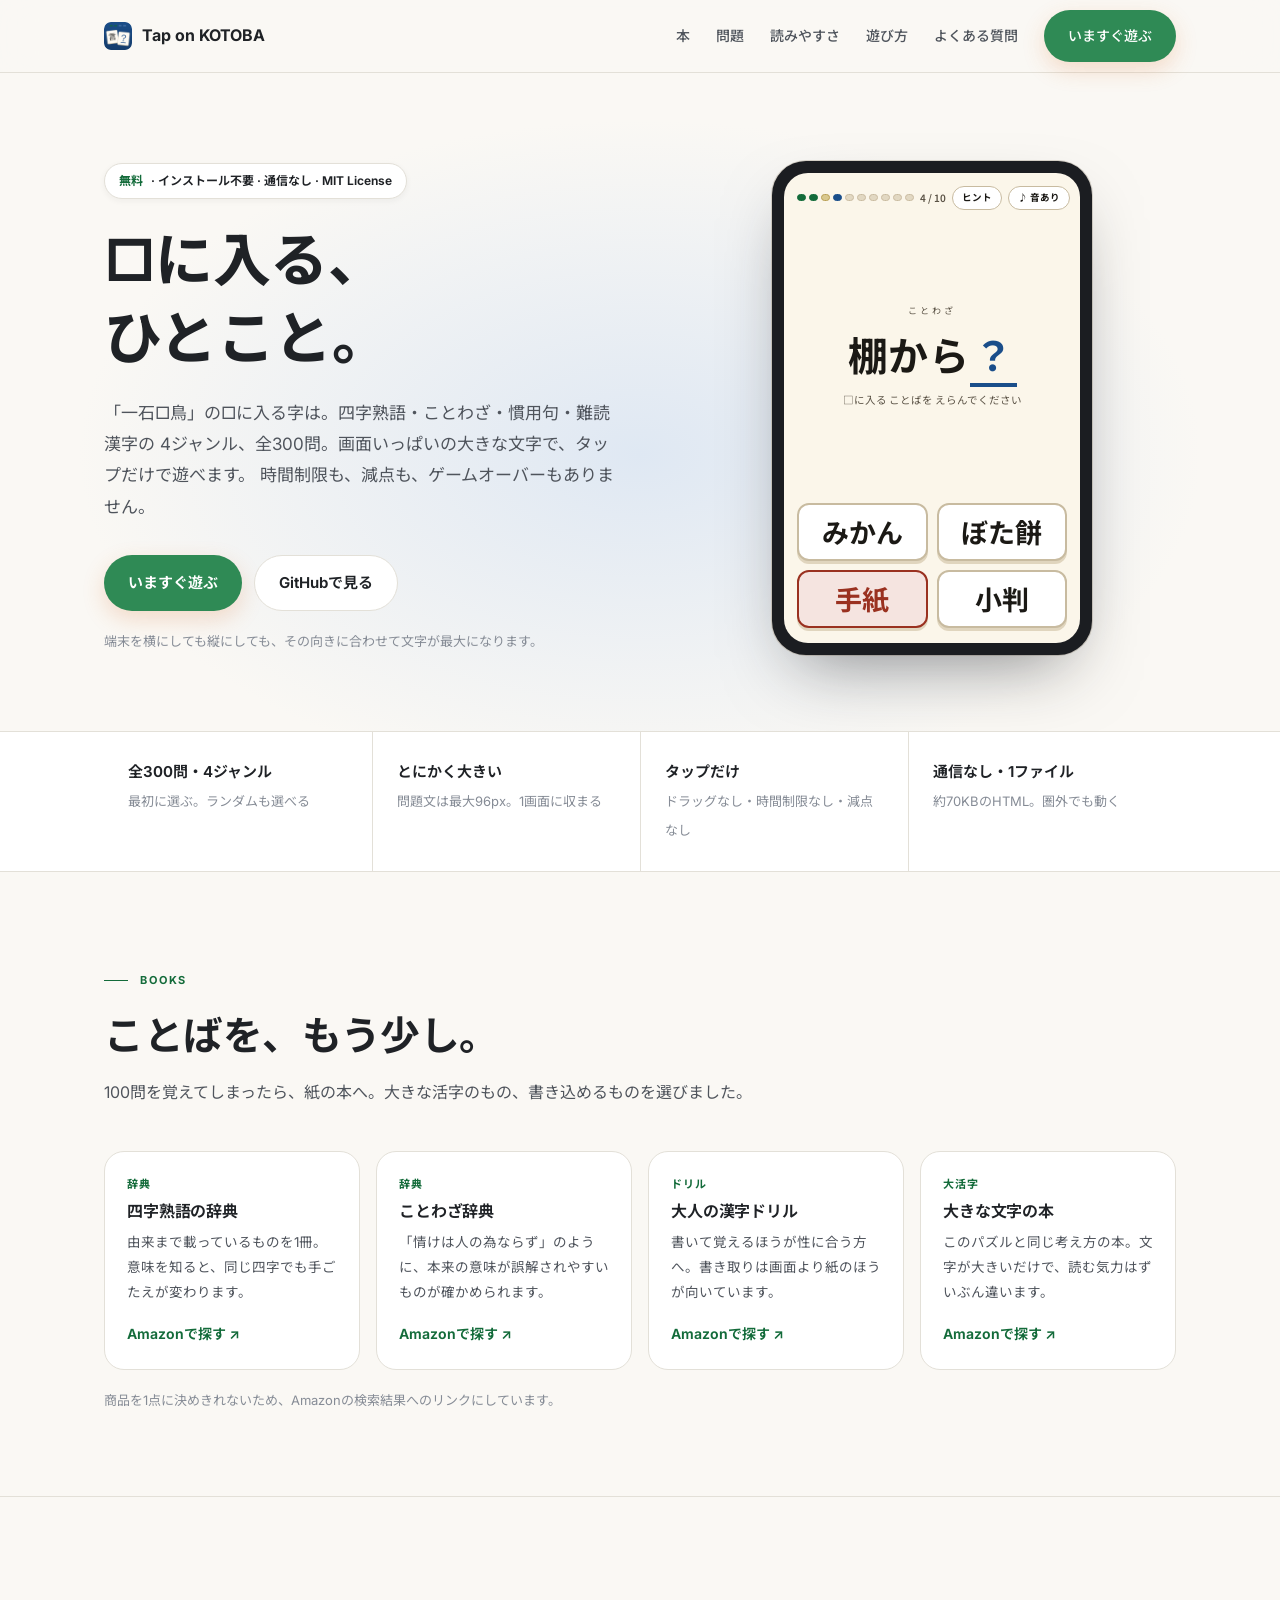
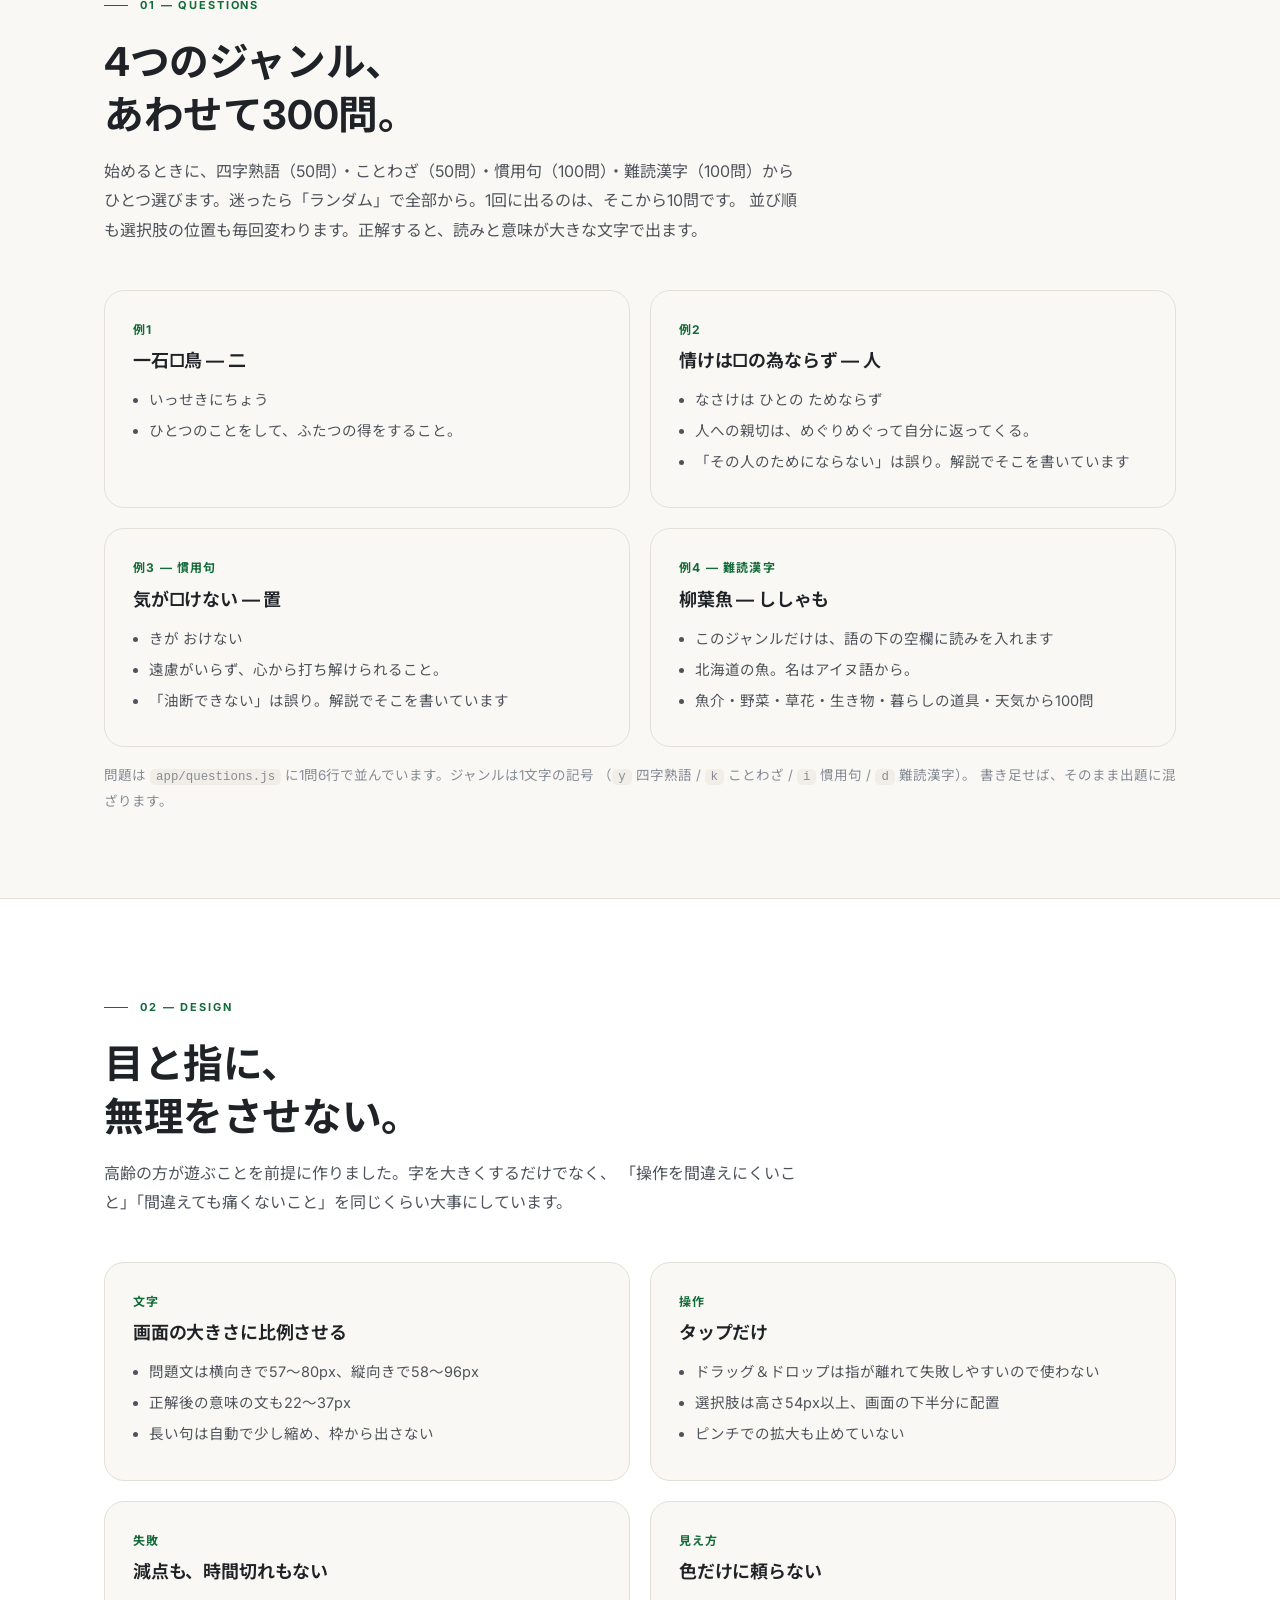
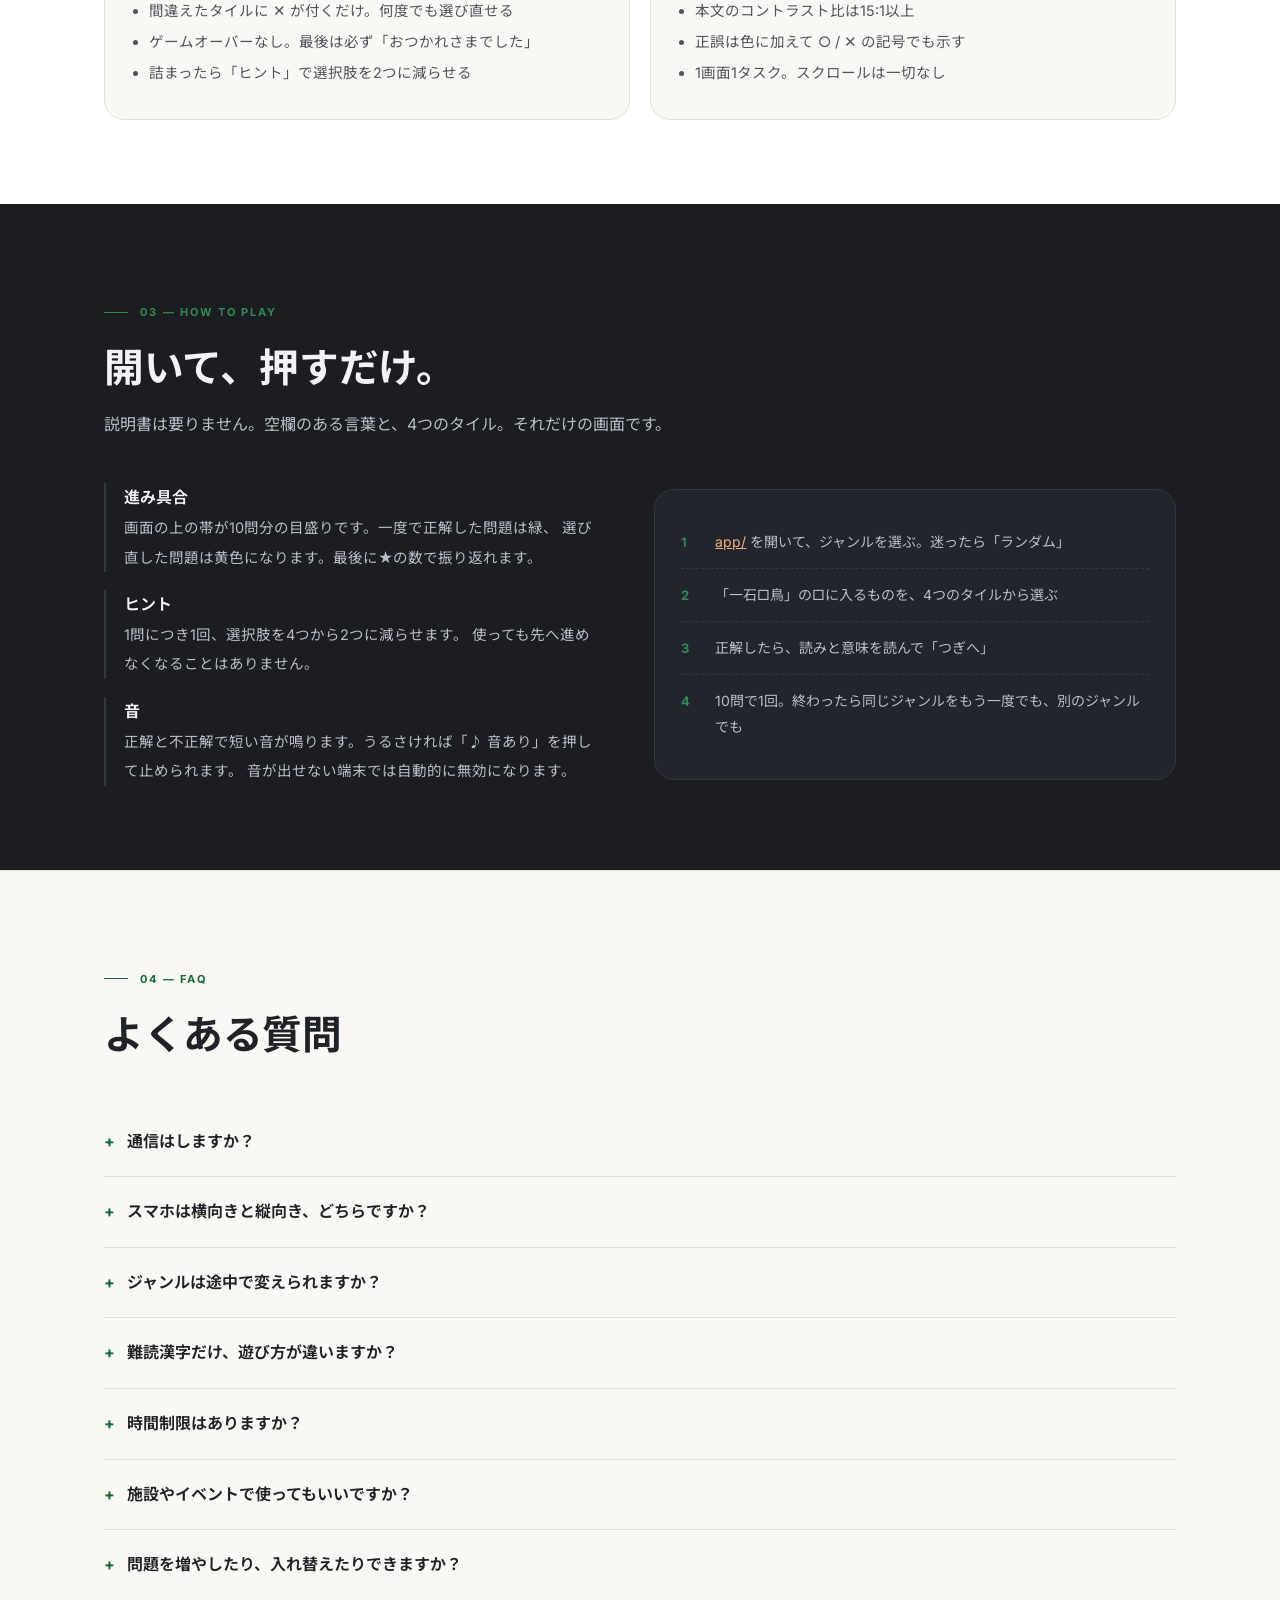
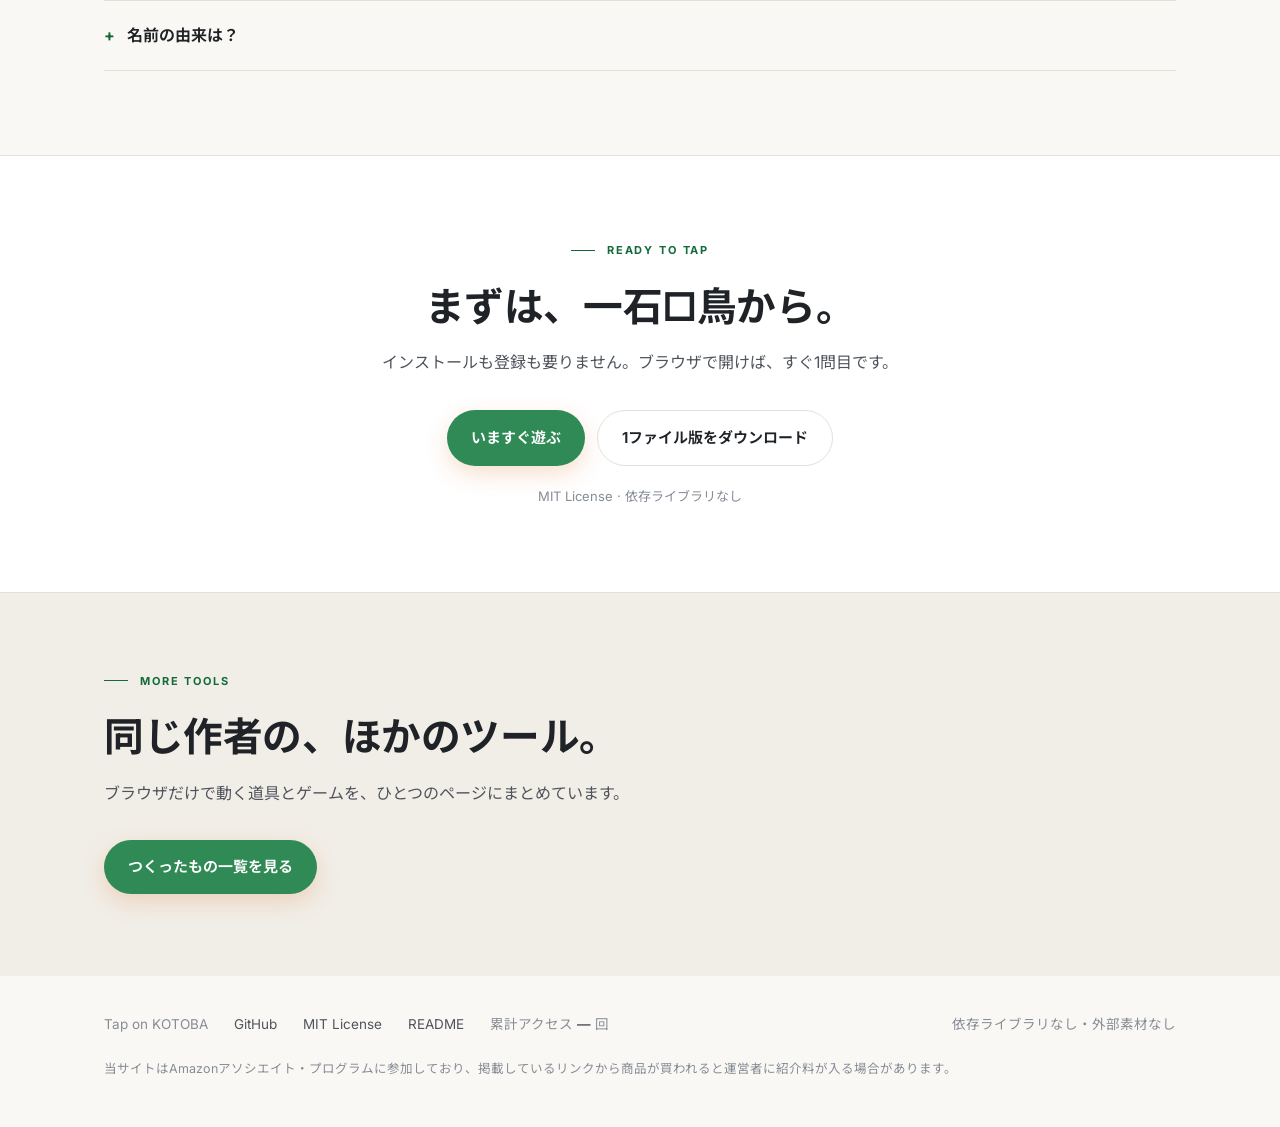
==== index.html @ 6a21d313 "Link to the portal instead of listing every sibling tool ツールを追加するたびに全ページの相互リンクを直す手間をなくすため、 「同じ作者の、ほか" ====
<!doctype html>
<html lang="ja">
<head>
<meta charset="utf-8">
<meta name="viewport" content="width=device-width,initial-scale=1">
<title>Tap on KOTOBA｜大きな文字で遊ぶ、四字熟語・ことわざの穴うめパズル</title>
<meta name="description" content="インストール不要・通信なし・1ファイルで動く、日本語のことばパズル。四字熟語・ことわざ・慣用句・難読漢字の4ジャンル、全300問。タップだけで遊べて、時間制限も減点もなし。横向き・縦向きのどちらでも、画面いっぱいの大きな文字で表示します。">
<meta property="og:title" content="Tap on KOTOBA">
<meta property="og:description" content="□に入る、ひとこと。大きな文字とタップだけで遊ぶ、ことばのパズル。四字熟語・ことわざ・慣用句・難読漢字の全300問、時間制限なし。">
<meta property="og:type" content="website">
<meta property="og:url" content="https://pikaring.github.io/tap-on-kotoba/">
<meta property="og:image" content="https://pikaring.github.io/tap-on-kotoba/assets/og.png">
<meta property="og:image:width" content="1200">
<meta property="og:image:height" content="630">
<meta name="twitter:card" content="summary_large_image">
<meta name="twitter:title" content="Tap on KOTOBA">
<meta name="twitter:description" content="□に入る、ひとこと。大きな文字とタップだけで遊ぶ、ことばのパズル。四字熟語・ことわざ・慣用句・難読漢字の全300問、時間制限なし。">
<meta name="twitter:image" content="https://pikaring.github.io/tap-on-kotoba/assets/og.png">
<link rel="icon" href="assets/favicon.ico">
<link rel="preconnect" href="https://fonts.googleapis.com">
<link rel="preconnect" href="https://fonts.gstatic.com" crossorigin>
<link href="https://fonts.googleapis.com/css2?family=Inter:wght@400;500;600;650;700;750&family=Noto+Sans+JP:wght@400;500;600;700&family=Noto+Serif+JP:wght@700&display=swap" rel="stylesheet">
<link rel="stylesheet" href="assets/site.css">
</head>
<body>

<header class="header">
  <div class="wrap header-inner">
    <a class="brand" href="#top"><img src="assets/icon.png" alt=""> Tap on KOTOBA</a>
    <nav class="nav">
      <a href="#books">本</a>
      <a href="#questions">問題</a>
      <a href="#design">読みやすさ</a>
      <a href="#how">遊び方</a>
      <a href="#faq">よくある質問</a>
      <a class="btn btn-main" href="app/">いますぐ遊ぶ</a>
    </nav>
  </div>
</header>

<main id="top">

  <section class="hero">
    <div class="wrap hero-grid">
      <div>
        <span class="pill"><b>無料</b> · インストール不要 · 通信なし · MIT License</span>
        <h1>□に入る、<br>ひとこと。</h1>
        <p class="lead">「一石□鳥」の□に入る字は。四字熟語・ことわざ・慣用句・難読漢字の
          4ジャンル、全300問。画面いっぱいの大きな文字で、タップだけで遊べます。
          時間制限も、減点も、ゲームオーバーもありません。</p>
        <div class="hero-actions">
          <a class="btn btn-main" href="app/">いますぐ遊ぶ</a>
          <a class="btn btn-sub" href="https://github.com/pikaring/tap-on-kotoba">GitHubで見る</a>
        </div>
        <p class="hero-note">端末を横にしても縦にしても、その向きに合わせて文字が最大になります。</p>
      </div>

      <!-- 実物の画面（app/index.html）の配色・構成に合わせたモック -->
      <div class="phone" aria-hidden="true">
        <div class="screen">
          <div class="mbar">
            <div class="mdots"><i class="done"></i><i class="done"></i><i class="miss"></i><i class="now"></i><i></i><i></i><i></i><i></i><i></i><i></i></div>
            <span class="mcount">4 / 10</span>
            <span>ヒント</span>
            <span>♪ 音あり</span>
          </div>
          <div class="mq">
            <p class="mlabel">ことわざ</p>
            <p class="mtext">棚から<span class="mblank">？</span></p>
            <p class="mhelp">□に入る ことばを えらんでください</p>
          </div>
          <div class="mchoices"><i>みかん</i><i>ぼた餅</i><i class="ng">手紙</i><i>小判</i></div>
        </div>
      </div>
    </div>
  </section>

  <div class="specs">
    <div class="wrap specs-grid">
      <div class="spec"><b>全300問・4ジャンル</b><span>最初に選ぶ。ランダムも選べる</span></div>
      <div class="spec"><b>とにかく大きい</b><span>問題文は最大96px。1画面に収まる</span></div>
      <div class="spec"><b>タップだけ</b><span>ドラッグなし・時間制限なし・減点なし</span></div>
      <div class="spec"><b>通信なし・1ファイル</b><span>約70KBのHTML。圏外でも動く</span></div>
    </div>
  </div>

  <section class="goods" id="books">
    <div class="wrap">
      <div class="sec-head">
        <p class="eyebrow">BOOKS</p>
        <h2>ことばを、もう少し。</h2>
        <p>100問を覚えてしまったら、紙の本へ。大きな活字のもの、書き込めるものを選びました。</p>
      </div>
      <div class="goods-grid">
        <div class="good">
          <p class="gcat">辞典</p>
          <h3>四字熟語の辞典</h3>
          <p>由来まで載っているものを1冊。意味を知ると、同じ四字でも手ごたえが変わります。</p>
          <a class="glink" href="https://www.amazon.co.jp/s?k=%E5%9B%9B%E5%AD%97%E7%86%9F%E8%AA%9E+%E8%BE%9E%E5%85%B8&tag=redcomet-22" target="_blank" rel="sponsored noopener">Amazonで探す ↗</a>
        </div>
        <div class="good">
          <p class="gcat">辞典</p>
          <h3>ことわざ辞典</h3>
          <p>「情けは人の為ならず」のように、本来の意味が誤解されやすいものが確かめられます。</p>
          <a class="glink" href="https://www.amazon.co.jp/s?k=%E3%81%93%E3%81%A8%E3%82%8F%E3%81%96+%E8%BE%9E%E5%85%B8&tag=redcomet-22" target="_blank" rel="sponsored noopener">Amazonで探す ↗</a>
        </div>
        <div class="good">
          <p class="gcat">ドリル</p>
          <h3>大人の漢字ドリル</h3>
          <p>書いて覚えるほうが性に合う方へ。書き取りは画面より紙のほうが向いています。</p>
          <a class="glink" href="https://www.amazon.co.jp/s?k=%E5%A4%A7%E4%BA%BA+%E6%BC%A2%E5%AD%97%E3%83%89%E3%83%AA%E3%83%AB&tag=redcomet-22" target="_blank" rel="sponsored noopener">Amazonで探す ↗</a>
        </div>
        <div class="good">
          <p class="gcat">大活字</p>
          <h3>大きな文字の本</h3>
          <p>このパズルと同じ考え方の本。文字が大きいだけで、読む気力はずいぶん違います。</p>
          <a class="glink" href="https://www.amazon.co.jp/s?k=%E5%A4%A7%E6%B4%BB%E5%AD%97%E6%9C%AC&tag=redcomet-22" target="_blank" rel="sponsored noopener">Amazonで探す ↗</a>
        </div>
      </div>
      <p class="goods-note">商品を1点に決めきれないため、Amazonの検索結果へのリンクにしています。</p>
    </div>
  </section>

  <section id="questions">
    <div class="wrap">
      <div class="sec-head">
        <p class="eyebrow">01 — QUESTIONS</p>
        <h2>4つのジャンル、<br>あわせて300問。</h2>
        <p>始めるときに、四字熟語（50問）・ことわざ（50問）・慣用句（100問）・難読漢字（100問）から
          ひとつ選びます。迷ったら「ランダム」で全部から。1回に出るのは、そこから10問です。
          並び順も選択肢の位置も毎回変わります。正解すると、読みと意味が大きな文字で出ます。</p>
      </div>

      <div class="cards">
        <div class="card">
          <p class="num">例1</p>
          <h3>一石□鳥 — 二</h3>
          <ul>
            <li>いっせきにちょう</li>
            <li>ひとつのことをして、ふたつの得をすること。</li>
          </ul>
        </div>
        <div class="card">
          <p class="num">例2</p>
          <h3>情けは□の為ならず — 人</h3>
          <ul>
            <li>なさけは ひとの ためならず</li>
            <li>人への親切は、めぐりめぐって自分に返ってくる。</li>
            <li>「その人のためにならない」は誤り。解説でそこを書いています</li>
          </ul>
        </div>
        <div class="card">
          <p class="num">例3 — 慣用句</p>
          <h3>気が□けない — 置</h3>
          <ul>
            <li>きが おけない</li>
            <li>遠慮がいらず、心から打ち解けられること。</li>
            <li>「油断できない」は誤り。解説でそこを書いています</li>
          </ul>
        </div>
        <div class="card">
          <p class="num">例4 — 難読漢字</p>
          <h3>柳葉魚 — ししゃも</h3>
          <ul>
            <li>このジャンルだけは、語の下の空欄に読みを入れます</li>
            <li>北海道の魚。名はアイヌ語から。</li>
            <li>魚介・野菜・草花・生き物・暮らしの道具・天気から100問</li>
          </ul>
        </div>
      </div>
      <p class="note">問題は <code>app/questions.js</code> に1問6行で並んでいます。ジャンルは1文字の記号
        （<code>y</code> 四字熟語 / <code>k</code> ことわざ / <code>i</code> 慣用句 / <code>d</code> 難読漢字）。
        書き足せば、そのまま出題に混ざります。</p>
    </div>
  </section>

  <section class="alt" id="design">
    <div class="wrap">
      <div class="sec-head">
        <p class="eyebrow">02 — DESIGN</p>
        <h2>目と指に、<br>無理をさせない。</h2>
        <p>高齢の方が遊ぶことを前提に作りました。字を大きくするだけでなく、
          「操作を間違えにくいこと」「間違えても痛くないこと」を同じくらい大事にしています。</p>
      </div>

      <div class="cards">
        <div class="card">
          <p class="num">文字</p>
          <h3>画面の大きさに比例させる</h3>
          <ul>
            <li>問題文は横向きで57〜80px、縦向きで58〜96px</li>
            <li>正解後の意味の文も22〜37px</li>
            <li>長い句は自動で少し縮め、枠から出さない</li>
          </ul>
        </div>
        <div class="card">
          <p class="num">操作</p>
          <h3>タップだけ</h3>
          <ul>
            <li>ドラッグ＆ドロップは指が離れて失敗しやすいので使わない</li>
            <li>選択肢は高さ54px以上、画面の下半分に配置</li>
            <li>ピンチでの拡大も止めていない</li>
          </ul>
        </div>
        <div class="card">
          <p class="num">失敗</p>
          <h3>減点も、時間切れもない</h3>
          <ul>
            <li>間違えたタイルに ✕ が付くだけ。何度でも選び直せる</li>
            <li>ゲームオーバーなし。最後は必ず「おつかれさまでした」</li>
            <li>詰まったら「ヒント」で選択肢を2つに減らせる</li>
          </ul>
        </div>
        <div class="card">
          <p class="num">見え方</p>
          <h3>色だけに頼らない</h3>
          <ul>
            <li>本文のコントラスト比は15:1以上</li>
            <li>正誤は色に加えて ○ / ✕ の記号でも示す</li>
            <li>1画面1タスク。スクロールは一切なし</li>
          </ul>
        </div>
      </div>
    </div>
  </section>

  <section class="night" id="how">
    <div class="wrap">
      <div class="sec-head">
        <p class="eyebrow">03 — HOW TO PLAY</p>
        <h2>開いて、押すだけ。</h2>
        <p>説明書は要りません。空欄のある言葉と、4つのタイル。それだけの画面です。</p>
      </div>

      <div class="night-grid">
        <div class="night-list">
          <div class="night-item">
            <b>進み具合</b>
            <span>画面の上の帯が10問分の目盛りです。一度で正解した問題は緑、
              選び直した問題は黄色になります。最後に★の数で振り返れます。</span>
          </div>
          <div class="night-item">
            <b>ヒント</b>
            <span>1問につき1回、選択肢を4つから2つに減らせます。
              使っても先へ進めなくなることはありません。</span>
          </div>
          <div class="night-item">
            <b>音</b>
            <span>正解と不正解で短い音が鳴ります。うるさければ「♪ 音あり」を押して止められます。
              音が出せない端末では自動的に無効になります。</span>
          </div>
        </div>

        <div class="steps-box">
          <div class="flow-step"><em>1</em><span><a href="app/">app/</a> を開いて、ジャンルを選ぶ。迷ったら「ランダム」</span></div>
          <div class="flow-step"><em>2</em><span>「一石□鳥」の□に入るものを、4つのタイルから選ぶ</span></div>
          <div class="flow-step"><em>3</em><span>正解したら、読みと意味を読んで「つぎへ」</span></div>
          <div class="flow-step"><em>4</em><span>10問で1回。終わったら同じジャンルをもう一度でも、別のジャンルでも</span></div>
        </div>
      </div>
    </div>
  </section>

  <section class="faq" id="faq">
    <div class="wrap">
      <div class="sec-head">
        <p class="eyebrow">04 — FAQ</p>
        <h2>よくある質問</h2>
      </div>

      <details>
        <summary>通信はしますか？</summary>
        <p>しません。読み込むのはHTMLとJavaScriptだけで、遊んでいる間に外部と通信する処理はありません。
          成績もどこにも送らず、端末にも保存しません。<code>app/standalone.html</code> を1つ保存しておけば、圏外でも遊べます。</p>
      </details>
      <details>
        <summary>スマホは横向きと縦向き、どちらですか？</summary>
        <p>どちらでも遊べます。横向きなら問題文を1行に収めて選択肢を横一列に、
          縦向きなら問題文を折り返して大きくし、選択肢を2×2に並べ替えます。回すだけで切り替わります。</p>
      </details>
      <details>
        <summary>ジャンルは途中で変えられますか？</summary>
        <p>10問終わったあとの画面に「ジャンルを えらぶ」があります。そこから選び直してください。
          遊んでいる途中で変える方法は、画面を簡単に保つためにあえて設けていません。</p>
      </details>
      <details>
        <summary>難読漢字だけ、遊び方が違いますか？</summary>
        <p>穴うめではなく、語の下の空欄に入る<b>読みかた</b>を4つから選びます。
          画面の作りと操作は、ほかのジャンルとまったく同じです。</p>
      </details>
      <details>
        <summary>時間制限はありますか？</summary>
        <p>ありません。考えている間に画面が変わることも、急かされることもありません。
          間違えても減点はなく、正解するまで何度でも選び直せます。</p>
      </details>
      <details>
        <summary>施設やイベントで使ってもいいですか？</summary>
        <p>どうぞ。MIT Licenseなので、公民館やデイサービス、学校などで自由に使えます。
          プロジェクターに映して、みんなで考える使い方もできます（文字は画面の大きさに比例して大きくなります）。</p>
      </details>
      <details>
        <summary>問題を増やしたり、入れ替えたりできますか？</summary>
        <p>できます。<code>app/questions.js</code> に、ジャンル記号・問題文・正解・選択肢4つ・読み・意味を
          1問6行で並べてあるだけです。郷土の言い回しを足す、ジャンルを増やす、といった使い方も想定しています。</p>
      </details>
      <details>
        <summary>名前の由来は？</summary>
        <p>タップ（tap）するだけで遊べる、ことば（KOTOBA）のパズルだからです。
          アイコンは選択肢のタイルと、空欄の「？」です。</p>
      </details>
    </div>
  </section>

  <section class="cta">
    <div class="wrap">
      <p class="eyebrow" style="justify-content:center">READY TO TAP</p>
      <h2>まずは、一石□鳥から。</h2>
      <p style="margin-top:14px">インストールも登録も要りません。ブラウザで開けば、すぐ1問目です。</p>
      <div class="hero-actions">
        <a class="btn btn-main" href="app/">いますぐ遊ぶ</a>
        <a class="btn btn-sub" href="app/standalone.html" download="tap-on-kotoba.html">1ファイル版をダウンロード</a>
      </div>
      <p class="hero-note">MIT License · 依存ライブラリなし</p>
    </div>
  </section>

  <section class="family" id="family">
    <div class="wrap">
      <div class="sec-head">
        <p class="eyebrow">MORE TOOLS</p>
        <h2>同じ作者の、ほかのツール。</h2>
        <p>ブラウザだけで動く道具とゲームを、ひとつのページにまとめています。</p>
      </div>
      <div class="hero-actions">
        <a class="btn btn-main" href="https://pikaring.github.io/portal/">つくったもの一覧を見る</a>
      </div>
    </div>
  </section>

</main>

<footer class="footer">
  <div class="wrap footer-inner">
    <span>Tap on KOTOBA</span>
    <a href="https://github.com/pikaring/tap-on-kotoba">GitHub</a>
    <a href="https://github.com/pikaring/tap-on-kotoba/blob/main/LICENSE">MIT License</a>
    <a href="https://github.com/pikaring/tap-on-kotoba/blob/main/README.md">README</a>
    <span class="counter">累計アクセス <b id="counter-value">―</b> 回</span>
    <span class="sep">依存ライブラリなし・外部素材なし</span>
    <span class="disclosure">当サイトはAmazonアソシエイト・プログラムに参加しており、掲載しているリンクから商品が買われると運営者に紹介料が入る場合があります。</span>
  </div>
</footer>

<script>
// アクセスカウンター（庁内Webと同じGAS。page名でサイトごとに別カウント）
(function () {
  var el = document.getElementById('counter-value');
  if (!el) return;
  var page = location.pathname.replace(/index\.html$/, '');
  fetch('https://script.google.com/macros/s/AKfycbxkQLZXNAFXkT7zhIO0TmMDGU3A0TQ234Lf-yhw5J7lvFAjCi3KLNLRd_LKd_xlOxPd/exec?page=' + encodeURIComponent(page))
    .then(function (r) { return r.json(); })
    .then(function (d) { el.textContent = Number(d.count).toLocaleString('ja-JP'); })
    .catch(function () { el.textContent = '―'; });
})();
</script>
</body>
</html>
---- assets/site.css ----
/* Tap on KOTOBA 紹介ページ
   ことばの穴うめ：生成りの紙、墨の黒、空欄の青、正解の緑。
   純白と純黒を使わないことで、落ち着いた見え方にする。
   ヒーローの画面モックだけは実物と同じ配色。 */

:root {
  --ember: #2f8a55;
  --ember-dark: #136b3a;
  --ink: #1f2226;
  --body: #4f545c;
  --muted: #868c96;
  --silver: #aab0bb;
  --paper: #faf8f4;
  --cream: #f1eee7;
  --line: #e3e0d8;
  --night: #1b1d21;
  --night-line: #33373e;
  --white: #fff;
  --blank: #1a4e8a;
  --blank-dark: #16406f;
  --radius: 20px;
  --wrap: 1120px;
}

* { box-sizing: border-box; }
html { scroll-behavior: smooth; scroll-padding-top: 92px; }

body {
  margin: 0;
  background: var(--paper);
  color: var(--body);
  font-family: Inter, "Noto Sans JP", "Yu Gothic", Meiryo, sans-serif;
  font-size: 16px;
  line-height: 1.85;
  -webkit-font-smoothing: antialiased;
}

img { max-width: 100%; display: block; }
a { color: var(--ember-dark); }
code { font-family: "Cascadia Code", Consolas, monospace; font-size: .92em; background: var(--cream); padding: 1px 6px; border-radius: 5px; }

.wrap { max-width: var(--wrap); margin: 0 auto; padding: 0 24px; }

h1, h2, h3 { color: var(--ink); line-height: 1.35; letter-spacing: -.01em; margin: 0; }
h2 { font-size: clamp(28px, 3.1vw, 40px); font-weight: 700; }
h3 { font-size: 18px; font-weight: 650; }
p { margin: 0; }

.eyebrow {
  display: flex; align-items: center; gap: 12px;
  color: var(--ember-dark);
  font-size: 11px; font-weight: 700; letter-spacing: .17em;
  margin: 0 0 20px;
}
.eyebrow:before { content: ""; width: 24px; height: 1px; background: currentColor; }

/* ---- ヘッダー ---- */
.header {
  position: sticky; top: 0; z-index: 50;
  background: #faf8f4d9; backdrop-filter: blur(16px);
  border-bottom: 1px solid var(--line);
}
.header-inner { height: 72px; display: flex; align-items: center; gap: 28px; }
.brand { display: flex; align-items: center; gap: 10px; font-weight: 700; color: var(--ink); text-decoration: none; }
.brand img { width: 28px; height: 28px; border-radius: 7px; }
.nav { margin-left: auto; display: flex; align-items: center; gap: 26px; }
.nav a { color: var(--body); text-decoration: none; font-size: 14px; font-weight: 500; }
.nav a:hover { color: var(--ember-dark); }
.nav .btn-main, .nav .btn-main:hover { color: var(--white); }  /* .nav a より優先させる */

/* ---- ボタン ---- */
.btn {
  display: inline-flex; align-items: center; gap: 8px;
  padding: 13px 24px; border-radius: 999px;
  font-weight: 650; font-size: 15px; text-decoration: none;
  transition: background .2s, transform .2s, box-shadow .2s;
}
.btn-main { background: var(--ember); color: var(--white); box-shadow: 0 8px 22px #d9702c38; }
.btn-main:hover { background: var(--ember-dark); transform: translateY(-1px); box-shadow: 0 12px 28px #d9702c45; }
.btn-sub { background: var(--white); color: var(--ink); border: 1px solid var(--line); }
.btn-sub:hover { border-color: #cfcabf; transform: translateY(-1px); }

/* ---- ヒーロー ---- */
.hero { position: relative; padding: 88px 0 76px; overflow: hidden; }
.hero:before {
  content: ""; position: absolute; inset: 0; z-index: -1;
  background: radial-gradient(ellipse at 50% 58%, #dfe8f3 0, transparent 62%), var(--paper);
}
.hero-grid { display: grid; grid-template-columns: 1.04fr .96fr; gap: 56px; align-items: center; }
.pill {
  display: inline-flex; align-items: center; gap: 8px;
  background: var(--white); border: 1px solid var(--line); border-radius: 999px;
  padding: 6px 14px; font-size: 12px; font-weight: 650; color: var(--ink);
  box-shadow: 0 2px 6px #1f22260d;
}
.pill b { color: var(--ember-dark); }
h1 { font-size: clamp(36px, 4.6vw, 58px); font-weight: 750; margin: 22px 0 20px; }
.lead { font-size: 17px; max-width: 30em; }
.hero-actions { display: flex; flex-wrap: wrap; gap: 12px; margin: 32px 0 18px; }
.hero-note { font-size: 13px; color: var(--muted); }

/* ---- 画面のモック（スマホの縦持ち） ----
   app/index.html の配色・構成をそのまま縮めたもの。 */
.phone {
  width: 320px; margin: 0 auto;
  background: var(--night); border-radius: 34px; padding: 12px;
  box-shadow: 0 30px 70px -26px #1f222688, 0 0 0 1px #d9d4cb;
}
.screen {
  background: #fbf6ea; color: #1b1915; border-radius: 24px; overflow: hidden;
  font-family: Meiryo, "Hiragino Sans", "Noto Sans JP", sans-serif;
  padding: 13px 13px 15px; display: flex; flex-direction: column; gap: 12px; min-height: 470px;
}
.mbar { display: flex; align-items: center; gap: 6px; }
.mdots { display: flex; gap: 3px; flex: 1; }
.mdots i { width: 9px; height: 7px; border-radius: 99px; background: #e2d8c2; border: 1px solid #c8bba0; }
.mdots i.done { background: #136b3a; border-color: #136b3a; }
.mdots i.miss { background: #d9c88e; border-color: #b89f55; }
.mdots i.now { background: var(--blank); border-color: var(--blank); }
.mbar span { border: 1.5px solid #c8bba0; background: #fff; border-radius: 99px; padding: 2px 9px; font-size: 9.5px; font-weight: 700; white-space: nowrap; }
.mbar .mcount { border: 0; background: none; color: #5a5245; font-size: 10px; font-weight: 600; padding: 0; }
.mq { text-align: center; margin: auto 0; }
.mlabel { font-size: 9px; letter-spacing: .32em; color: #5a5245; }
.mtext { font-size: 40px; font-weight: 700; line-height: 1.3; margin-top: 8px; letter-spacing: .02em; }
.mblank { color: var(--blank); border-bottom: 4px solid var(--blank); padding: 0 3px; }
.mtext .ok { color: #136b3a; border-bottom-color: #136b3a; }
.mhelp { font-size: 10.5px; color: #5a5245; margin-top: 10px; }
.mchoices { display: grid; grid-template-columns: 1fr 1fr; gap: 9px; }
.mchoices i {
  display: flex; align-items: center; justify-content: center; height: 58px; border-radius: 12px;
  background: #fff; border: 2.5px solid #c8bba0; box-shadow: 0 3px 0 #e0d5be;
  font-size: 27px; font-weight: 700; font-style: normal;
}
.mchoices i.ng { background: #f5e4e0; border-color: #9a3120; color: #9a3120; }
.mchoices i.pick { background: #e3f3e8; border-color: #136b3a; color: #136b3a; }

/* ---- 仕様の帯 ---- */
.specs { border-top: 1px solid var(--line); border-bottom: 1px solid var(--line); background: var(--white); }
.specs-grid { display: grid; grid-template-columns: repeat(4, 1fr); }
.spec { padding: 26px 24px; border-left: 1px solid var(--line); }
.spec:first-child { border-left: 0; }
.spec b { display: block; color: var(--ink); font-size: 15px; font-weight: 650; }
.spec span { font-size: 13px; color: var(--muted); }

section { padding: 84px 0; }
.sec-head { max-width: 44em; margin-bottom: 44px; }
.sec-head p { margin-top: 14px; }

/* ---- 対戦相手 ---- */
.chars { display: grid; grid-template-columns: repeat(5, 1fr); gap: 14px; }
.char { background: var(--white); border: 1px solid var(--line); border-radius: var(--radius); padding: 22px 20px; transition: box-shadow .2s, transform .2s; }
.char:hover { box-shadow: 0 18px 44px -20px #1f22262e; transform: translateY(-2px); }
.char .cn { font-size: 12px; font-weight: 700; color: var(--ember-dark); letter-spacing: .1em; }
.char h3 { margin: 6px 0 8px; font-family: "Noto Serif JP", "Yu Mincho", serif; font-size: 20px; }
.char p { font-size: 13.5px; min-height: 4.2em; }
.stat { display: flex; flex-wrap: wrap; gap: 4px 10px; margin-top: 12px; font-size: 12px; color: var(--muted); font-variant-numeric: tabular-nums; }
.stat .hot { color: var(--ember-dark); font-weight: 650; }
.stat .cool { color: #2f6f9f; font-weight: 650; }
.note { font-size: 13.5px; color: var(--muted); margin-top: 16px; }
.levels { display: grid; grid-template-columns: repeat(3, 1fr); gap: 14px; margin-top: 36px; }
.lv { background: var(--cream); border-radius: 14px; padding: 16px 20px; }
.lv b { display: block; color: var(--ink); font-weight: 650; }
.lv span { font-size: 13.5px; color: var(--body); }

/* ---- カード ---- */
.alt { background: var(--white); border-top: 1px solid var(--line); }
.cards { display: grid; grid-template-columns: repeat(2, 1fr); gap: 20px; }
.card {
  background: var(--paper); border: 1px solid var(--line); border-radius: var(--radius);
  padding: 28px; transition: box-shadow .2s, transform .2s;
}
.card:hover { box-shadow: 0 18px 44px -20px #1f22262e; transform: translateY(-2px); }
.card .num { font-size: 12px; font-weight: 700; color: var(--ember-dark); letter-spacing: .1em; }
.card h3 { margin: 8px 0 10px; }
.card ul { margin: 14px 0 0; padding-left: 1.1em; font-size: 14.5px; }
.card li { margin-bottom: 4px; }

/* ---- 暗いセクション ---- */
.night { background: var(--night); color: #b9bec8; }
.night h2, .night h3 { color: #f2f3f5; }
.night .eyebrow { color: var(--ember); }
.night a { color: #f0b184; }
.night-grid { display: grid; grid-template-columns: 1fr 1.05fr; gap: 52px; align-items: center; }
.night-list { display: grid; gap: 18px; }
.night-item { border-left: 2px solid var(--night-line); padding-left: 18px; }
.night-item b { display: block; color: #f2f3f5; font-weight: 650; }
.night-item span { font-size: 14.5px; }
.steps-box { background: #22252b; border: 1px solid var(--night-line); border-radius: var(--radius); padding: 26px; }
.flow-step { display: flex; gap: 14px; padding: 13px 0; border-bottom: 1px dashed var(--night-line); align-items: baseline; }
.flow-step:last-child { border-bottom: 0; }
.flow-step em { font-style: normal; color: var(--ember); font-weight: 700; font-size: 13px; min-width: 1.6em; }
.flow-step span { font-size: 14px; }

/* ---- FAQ ---- */
.faq { border-top: 1px solid var(--line); }
details { border-bottom: 1px solid var(--line); padding: 20px 0; }
summary { cursor: pointer; font-weight: 650; color: var(--ink); list-style: none; display: flex; align-items: center; gap: 12px; }
summary::-webkit-details-marker { display: none; }
summary:before { content: "+"; color: var(--ember-dark); font-weight: 700; }
details[open] summary:before { content: "−"; }
details p { margin-top: 12px; font-size: 15px; padding-left: 24px; }

.cta { text-align: center; background: var(--white); border-top: 1px solid var(--line); }
.cta .hero-actions { justify-content: center; }
.footer { padding: 36px 0 48px; font-size: 13.5px; color: var(--muted); }
.footer-inner { display: flex; flex-wrap: wrap; gap: 14px 26px; align-items: center; }
.footer a { color: var(--body); text-decoration: none; }
.footer a:hover { color: var(--ember-dark); }
.footer .sep { margin-left: auto; }
.footer .counter b { font-weight: 600; color: var(--body); font-variant-numeric: tabular-nums; }

@media (max-width: 900px) {
  .hero-grid, .night-grid { grid-template-columns: 1fr; gap: 40px; }
  .cards, .levels { grid-template-columns: 1fr; }
  .chars { grid-template-columns: 1fr 1fr; }
  .specs-grid { grid-template-columns: 1fr 1fr; }
  .spec:nth-child(3) { border-left: 0; }
  .spec { border-top: 1px solid var(--line); }
  .spec:first-child, .spec:nth-child(2) { border-top: 0; }
  .nav a:not(.btn) { display: none; }
  section { padding: 64px 0; }
}
@media (max-width: 560px) {
  .specs-grid, .chars { grid-template-columns: 1fr; }
  .spec { border-left: 0; }
  .hero { padding: 56px 0 48px; }
  .phone { width: 100%; max-width: 320px; }
}

/* ---- Amazon アソシエイト（道具・本） ---- */
.goods { border-bottom: 1px solid var(--line); }
.goods-grid { display: grid; grid-template-columns: repeat(4, 1fr); gap: 16px; }
.good { background: var(--white); border: 1px solid var(--line); border-radius: var(--radius); padding: 22px; display: flex; flex-direction: column; transition: box-shadow .2s, transform .2s; }
.good:hover { box-shadow: 0 18px 44px -20px #0000002e; transform: translateY(-2px); }
.good .gcat { font-size: 11px; font-weight: 700; color: var(--ember-dark); letter-spacing: .1em; }
.good h3 { font-size: 16px; margin: 6px 0 8px; }
.good p:not(.gcat) { font-size: 13.5px; flex: 1; }
.glink { display: inline-flex; align-items: center; gap: 6px; margin-top: 16px; font-size: 14px; font-weight: 650; color: var(--ember-dark); text-decoration: none; }
.glink:hover { color: var(--ember); text-decoration: underline; }
.good .gimg { height: 140px; width: auto; max-width: 100%; object-fit: contain; margin: 0 auto 14px; display: block; background: var(--white); }
.good .gprice { font-size: 15px; font-weight: 700; color: var(--ink); margin-top: 10px; }
.good .gprice small { font-size: 11px; font-weight: 500; color: var(--muted); margin-left: 4px; }
.goods-note { font-size: 13px; color: var(--muted); margin-top: 18px; }
.footer .disclosure { width: 100%; font-size: 12.5px; color: var(--muted); margin-top: 6px; }
@media (max-width: 900px) { .goods-grid { grid-template-columns: 1fr 1fr; } }
@media (max-width: 560px) { .goods-grid { grid-template-columns: 1fr; } }

/* ---- シリーズの相互リンク（4サイト共通の作り） ---- */
.family { background: var(--cream); border-top: 1px solid var(--line); padding: 64px 0; }
.family .sec-head { margin-bottom: 28px; }
.family-grid { display: grid; grid-template-columns: repeat(5, 1fr); gap: 14px; }
.fam { display: flex; flex-direction: column; gap: 4px; background: var(--white); border: 1px solid var(--line); border-radius: var(--radius); padding: 20px 18px; text-decoration: none; color: var(--body); transition: box-shadow .2s, transform .2s; }
.fam:hover { box-shadow: 0 18px 44px -20px #0000002e; transform: translateY(-2px); }
.fam img { width: 44px; height: 44px; border-radius: 11px; margin-bottom: 8px; }
.fam b { color: var(--ink); font-size: 16px; }
.fam span { font-size: 13.5px; line-height: 1.6; }
.fam em { font-style: normal; font-size: 11px; font-weight: 700; color: var(--muted); letter-spacing: .08em; margin-top: 8px; }
.fam.current { background: var(--paper); border-style: dashed; }
@media (max-width: 900px) { .family-grid { grid-template-columns: 1fr 1fr; } }
@media (max-width: 560px) { .family-grid { grid-template-columns: 1fr; } }

@media (prefers-reduced-motion: reduce) {
  html { scroll-behavior: auto; }
  * { transition: none !important; }
  .btn:hover, .card:hover, .char:hover { transform: none; }
}
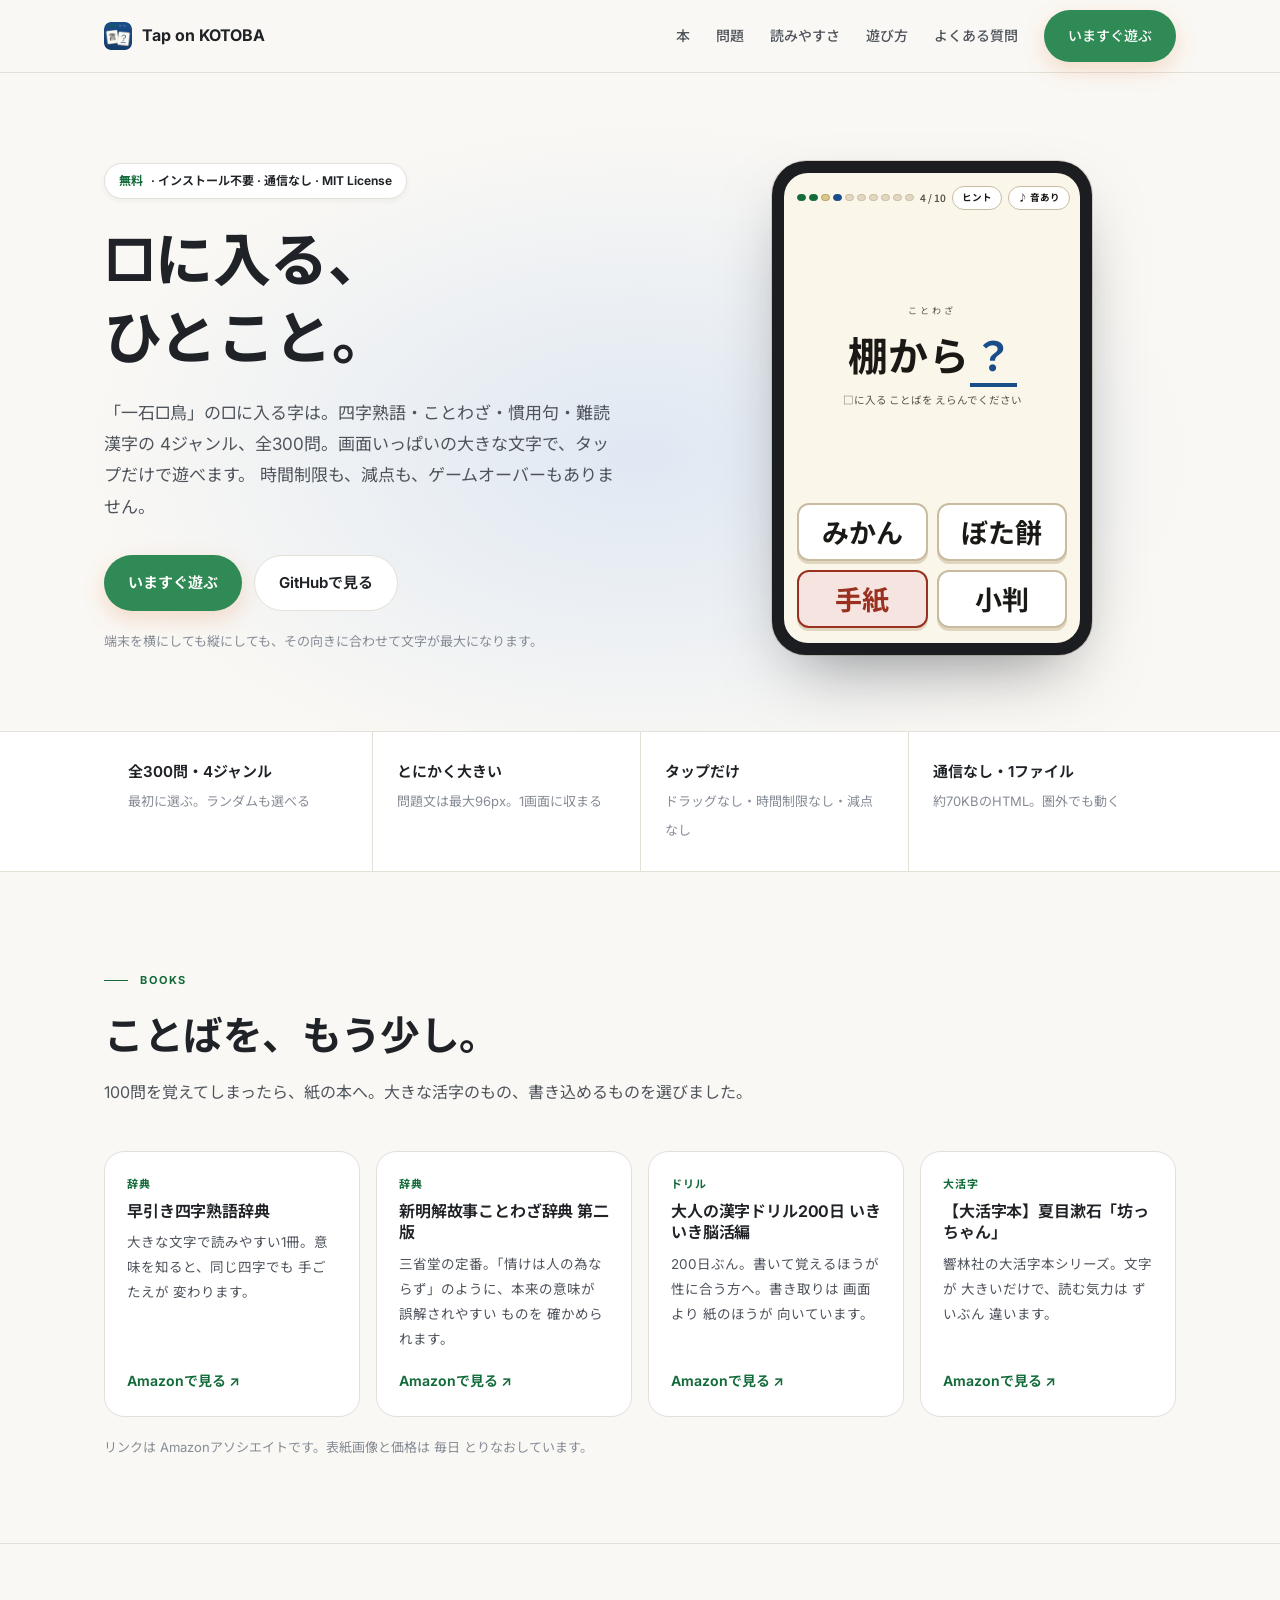
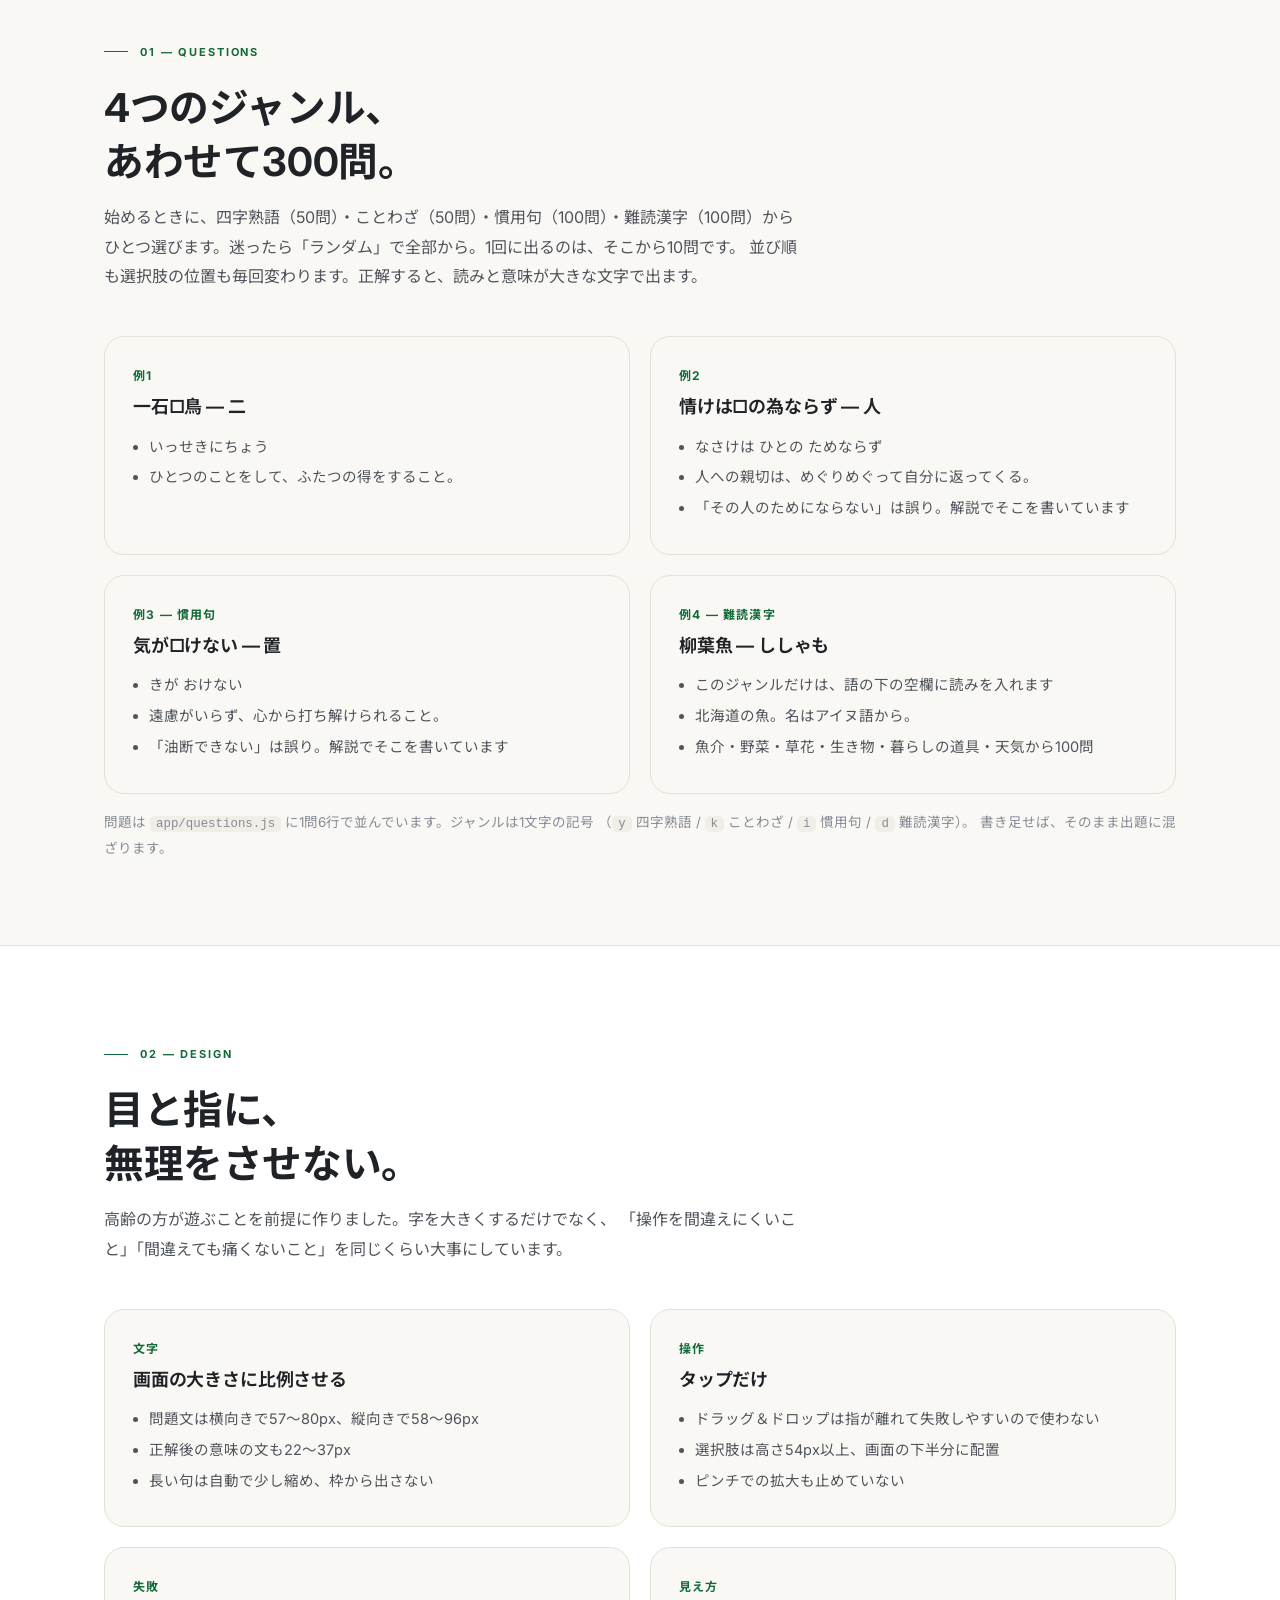
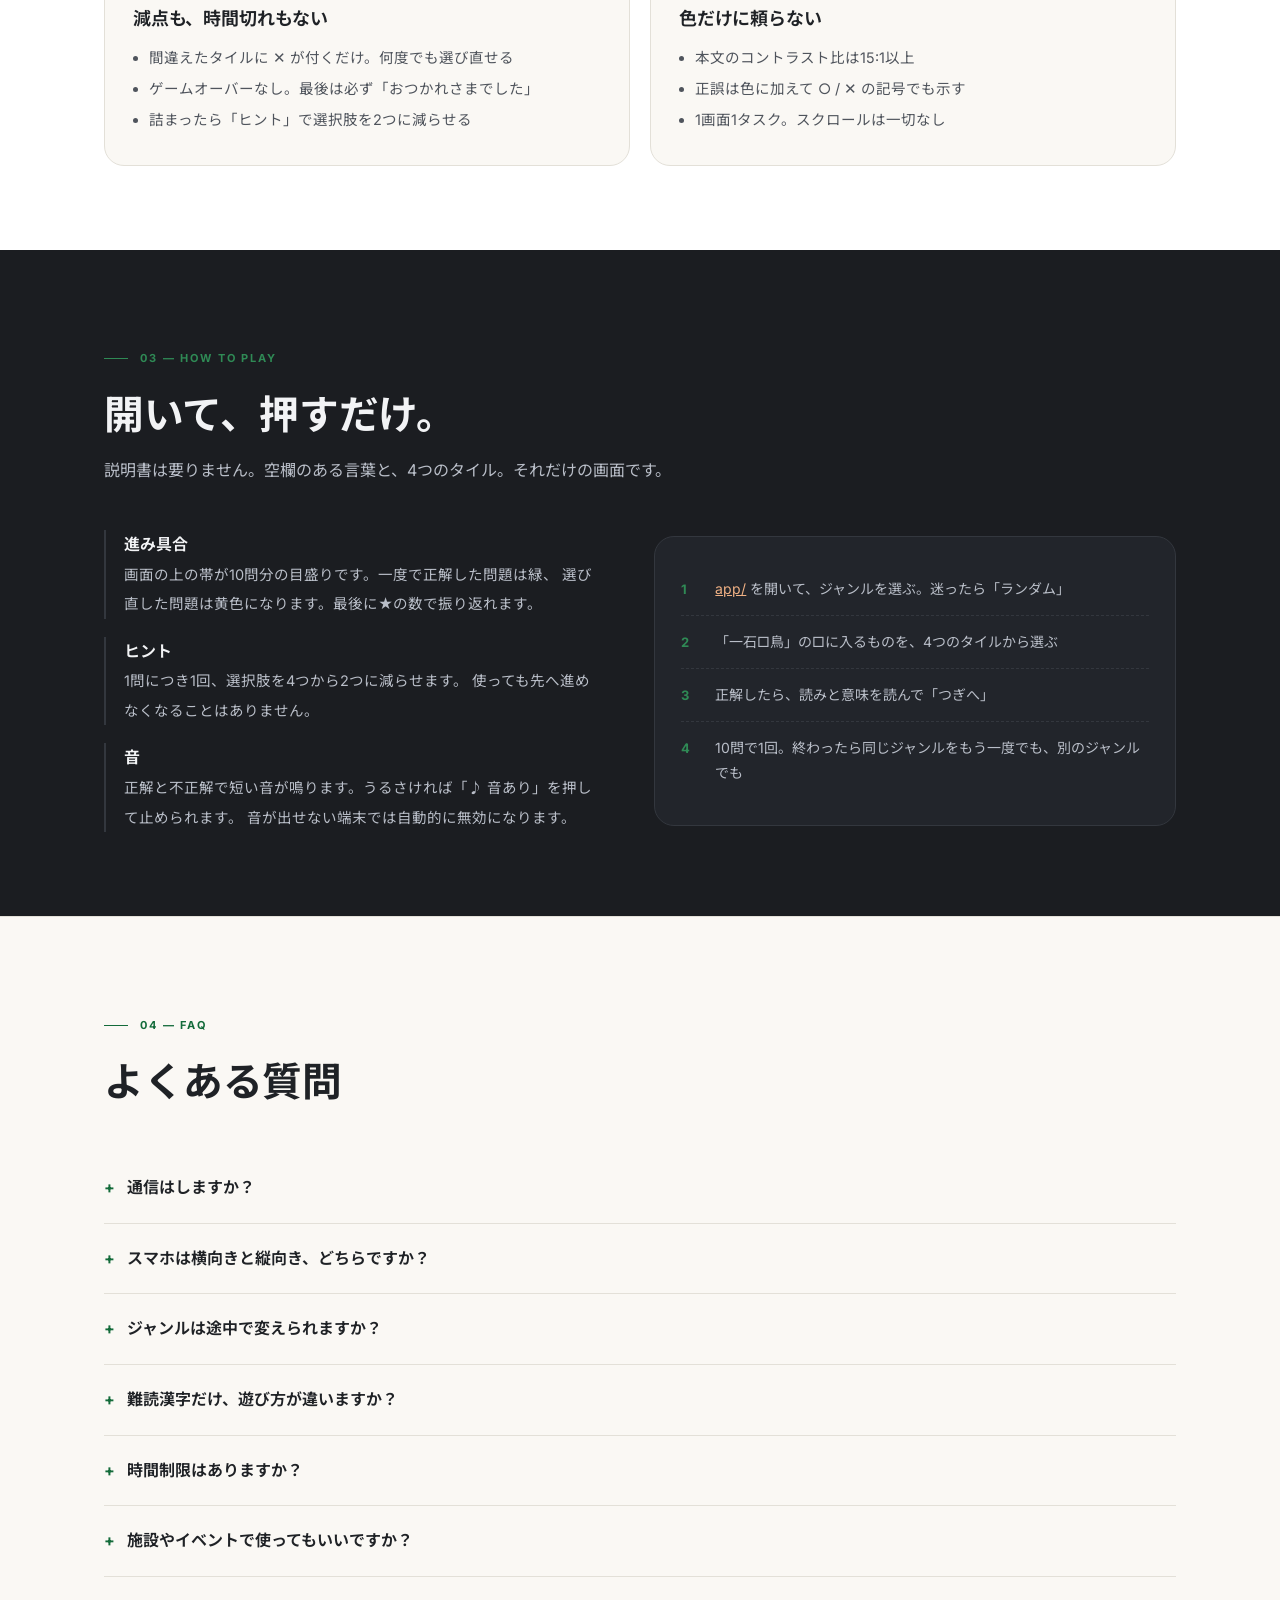
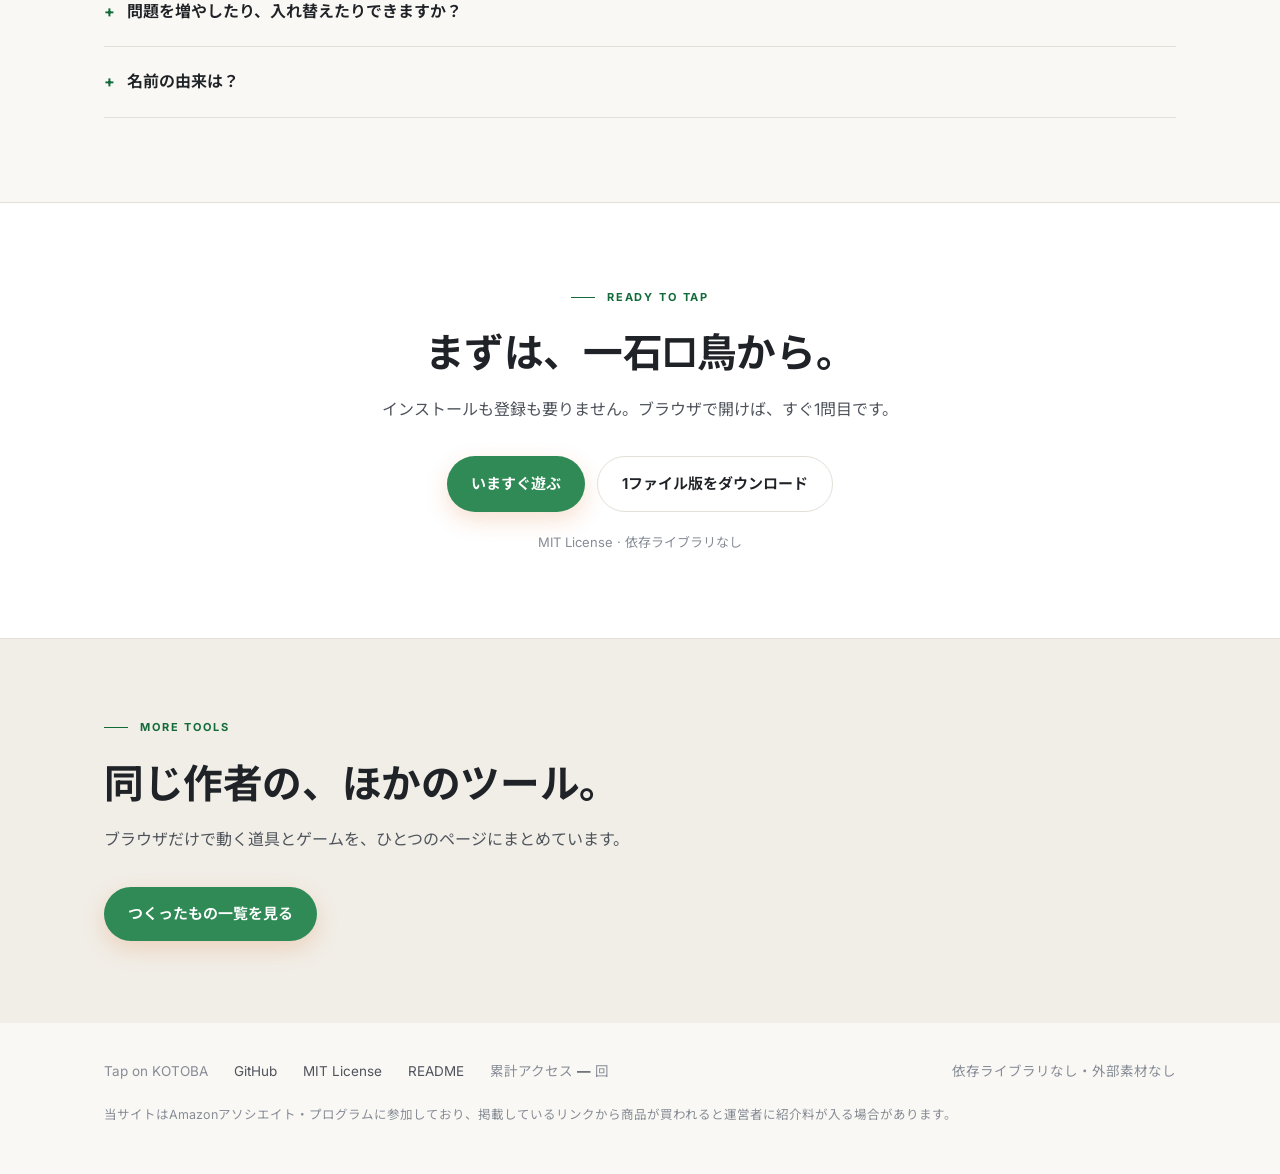
==== commit 48841a12: "本のカードを 商品ごとの 直リンクに（表紙画像と 価格が 出る） Creators API の searchItems で 実在の ASIN を 確かめて えらんだ。 - 早引き四字熟語辞典（大きな文" ====
--- a/index.html
+++ b/index.html
@@ -92,32 +92,32 @@
         <p>100問を覚えてしまったら、紙の本へ。大きな活字のもの、書き込めるものを選びました。</p>
       </div>
       <div class="goods-grid">
-        <div class="good">
+        <div class="good" data-asin="4816338748">
           <p class="gcat">辞典</p>
-          <h3>四字熟語の辞典</h3>
-          <p>由来まで載っているものを1冊。意味を知ると、同じ四字でも手ごたえが変わります。</p>
-          <a class="glink" href="https://www.amazon.co.jp/s?k=%E5%9B%9B%E5%AD%97%E7%86%9F%E8%AA%9E+%E8%BE%9E%E5%85%B8&tag=redcomet-22" target="_blank" rel="sponsored noopener">Amazonで探す ↗</a>
-        </div>
-        <div class="good">
+          <h3>早引き四字熟語辞典</h3>
+          <p>大きな文字で読みやすい1冊。意味を知ると、同じ四字でも 手ごたえが 変わります。</p>
+          <a class="glink" href="https://www.amazon.co.jp/dp/4816338748?tag=redcomet-22" target="_blank" rel="sponsored noopener">Amazonで見る ↗</a>
+        </div>
+        <div class="good" data-asin="4385139881">
           <p class="gcat">辞典</p>
-          <h3>ことわざ辞典</h3>
-          <p>「情けは人の為ならず」のように、本来の意味が誤解されやすいものが確かめられます。</p>
-          <a class="glink" href="https://www.amazon.co.jp/s?k=%E3%81%93%E3%81%A8%E3%82%8F%E3%81%96+%E8%BE%9E%E5%85%B8&tag=redcomet-22" target="_blank" rel="sponsored noopener">Amazonで探す ↗</a>
-        </div>
-        <div class="good">
+          <h3>新明解故事ことわざ辞典 第二版</h3>
+          <p>三省堂の定番。「情けは人の為ならず」のように、本来の意味が 誤解されやすい ものを 確かめられます。</p>
+          <a class="glink" href="https://www.amazon.co.jp/dp/4385139881?tag=redcomet-22" target="_blank" rel="sponsored noopener">Amazonで見る ↗</a>
+        </div>
+        <div class="good" data-asin="4781624936">
           <p class="gcat">ドリル</p>
-          <h3>大人の漢字ドリル</h3>
-          <p>書いて覚えるほうが性に合う方へ。書き取りは画面より紙のほうが向いています。</p>
-          <a class="glink" href="https://www.amazon.co.jp/s?k=%E5%A4%A7%E4%BA%BA+%E6%BC%A2%E5%AD%97%E3%83%89%E3%83%AA%E3%83%AB&tag=redcomet-22" target="_blank" rel="sponsored noopener">Amazonで探す ↗</a>
-        </div>
-        <div class="good">
+          <h3>大人の漢字ドリル200日 いきいき脳活編</h3>
+          <p>200日ぶん。書いて覚えるほうが 性に合う方へ。書き取りは 画面より 紙のほうが 向いています。</p>
+          <a class="glink" href="https://www.amazon.co.jp/dp/4781624936?tag=redcomet-22" target="_blank" rel="sponsored noopener">Amazonで見る ↗</a>
+        </div>
+        <div class="good" data-asin="4865743618">
           <p class="gcat">大活字</p>
-          <h3>大きな文字の本</h3>
-          <p>このパズルと同じ考え方の本。文字が大きいだけで、読む気力はずいぶん違います。</p>
-          <a class="glink" href="https://www.amazon.co.jp/s?k=%E5%A4%A7%E6%B4%BB%E5%AD%97%E6%9C%AC&tag=redcomet-22" target="_blank" rel="sponsored noopener">Amazonで探す ↗</a>
-        </div>
-      </div>
-      <p class="goods-note">商品を1点に決めきれないため、Amazonの検索結果へのリンクにしています。</p>
+          <h3>【大活字本】夏目漱石「坊っちゃん」</h3>
+          <p>響林社の大活字本シリーズ。文字が 大きいだけで、読む気力は ずいぶん 違います。</p>
+          <a class="glink" href="https://www.amazon.co.jp/dp/4865743618?tag=redcomet-22" target="_blank" rel="sponsored noopener">Amazonで見る ↗</a>
+        </div>
+      </div>
+      <p class="goods-note">リンクは Amazonアソシエイトです。表紙画像と価格は 毎日 とりなおしています。</p>
     </div>
   </section>
 
@@ -363,5 +363,34 @@
     .catch(function () { el.textContent = '―'; });
 })();
 </script>
+<script>
+// Amazon Creators API で取った商品情報（tools/fetch_goods.py が assets/goods.json に書く）。
+// data-asin を つけた カードにだけ、画像と価格を 足す。無ければ テキストのまま。
+(function () {
+  var cards = document.querySelectorAll('.good[data-asin]');
+  if (!cards.length) return;
+  fetch('assets/goods.json', { cache: 'no-cache' }).then(function (r) { return r.json(); }).then(function (d) {
+    var at = new Date(d.fetchedAt);
+    var stamp = isNaN(at) ? '' : (at.getMonth() + 1) + '/' + at.getDate() + '時点';
+    cards.forEach(function (c) {
+      var it = d.items && d.items[c.dataset.asin];
+      if (!it) return;
+      if (it.image) {
+        var img = document.createElement('img');
+        img.className = 'gimg'; img.src = it.image; img.alt = ''; img.loading = 'lazy';
+        c.insertBefore(img, c.firstChild);
+      }
+      if (it.price) {
+        var p = document.createElement('p');
+        p.className = 'gprice';
+        p.innerHTML = it.price + (stamp ? ' <small>' + stamp + '</small>' : '');
+        var link = c.querySelector('.glink');
+        c.insertBefore(p, link);
+      }
+      if (it.url) { var a = c.querySelector('.glink'); if (a) a.href = it.url; }
+    });
+  }).catch(function () { /* 取れなければ何もしない */ });
+})();
+</script>
 </body>
 </html>
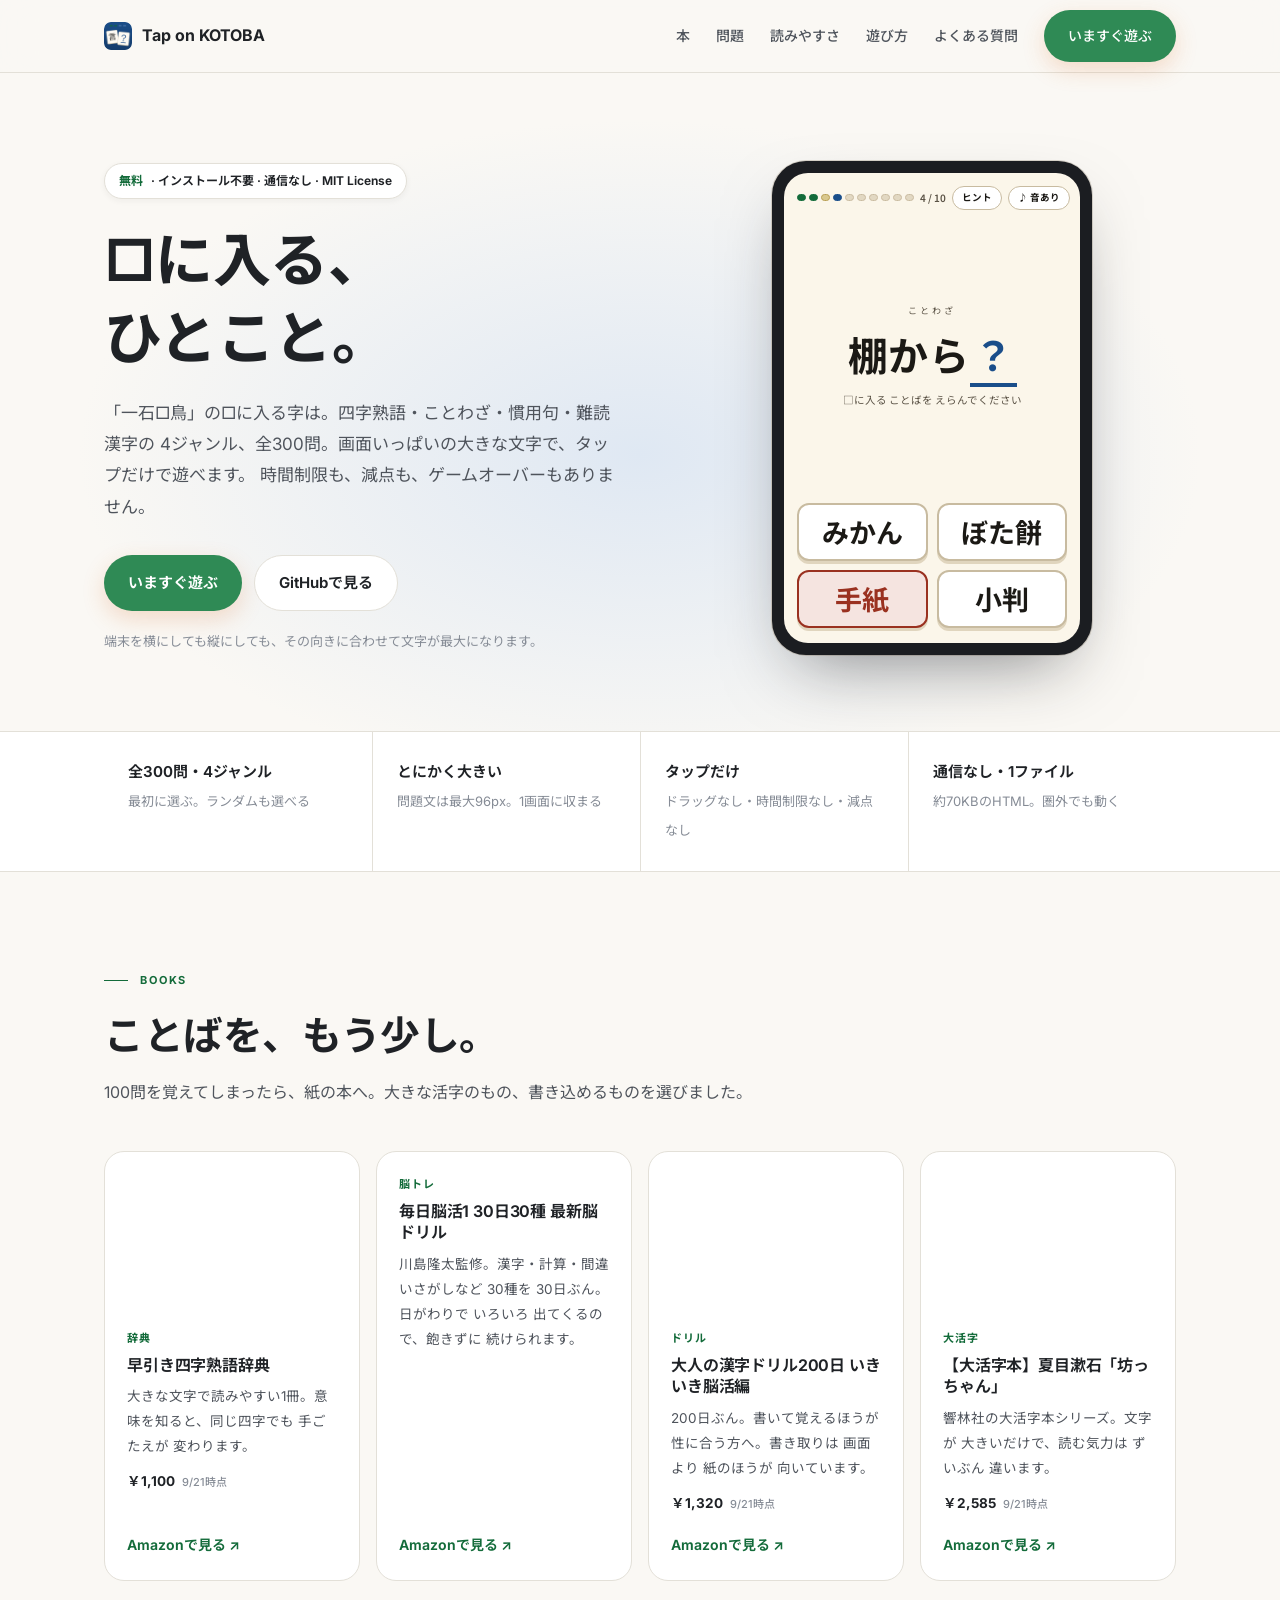
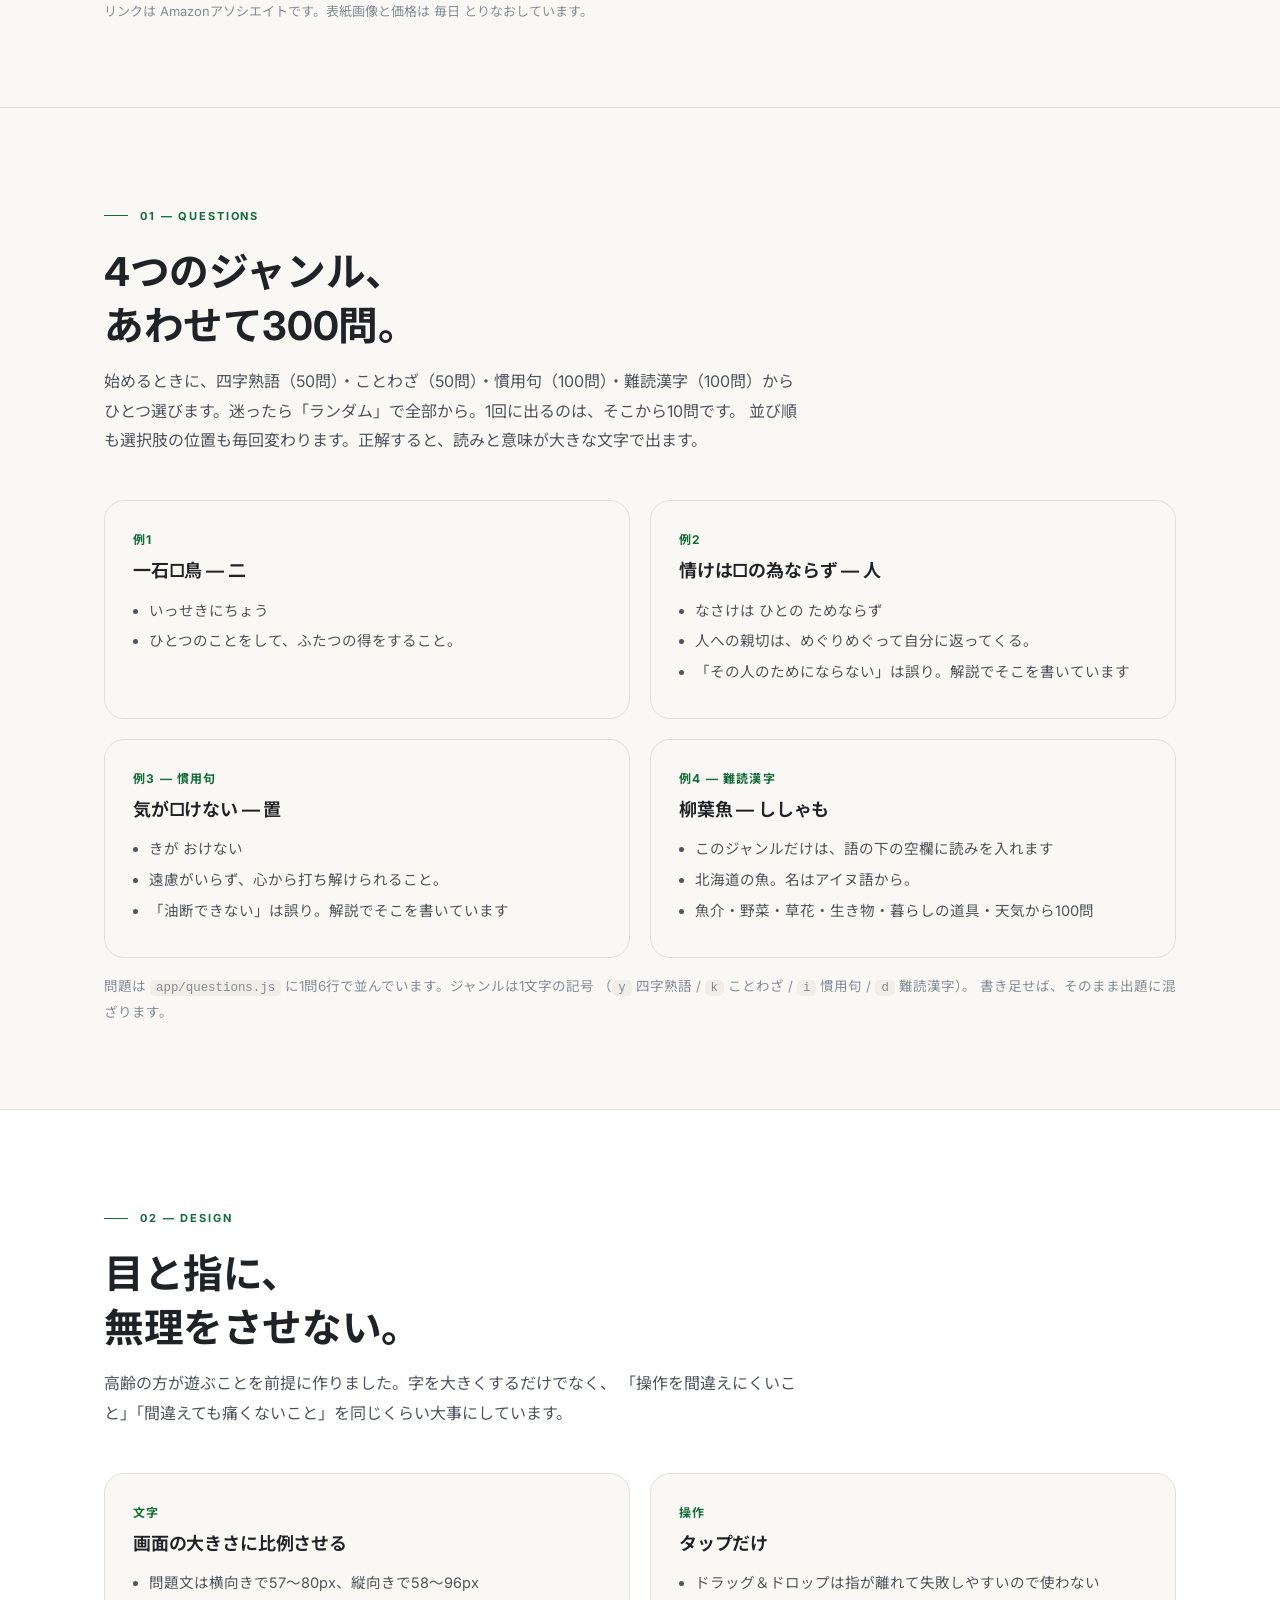
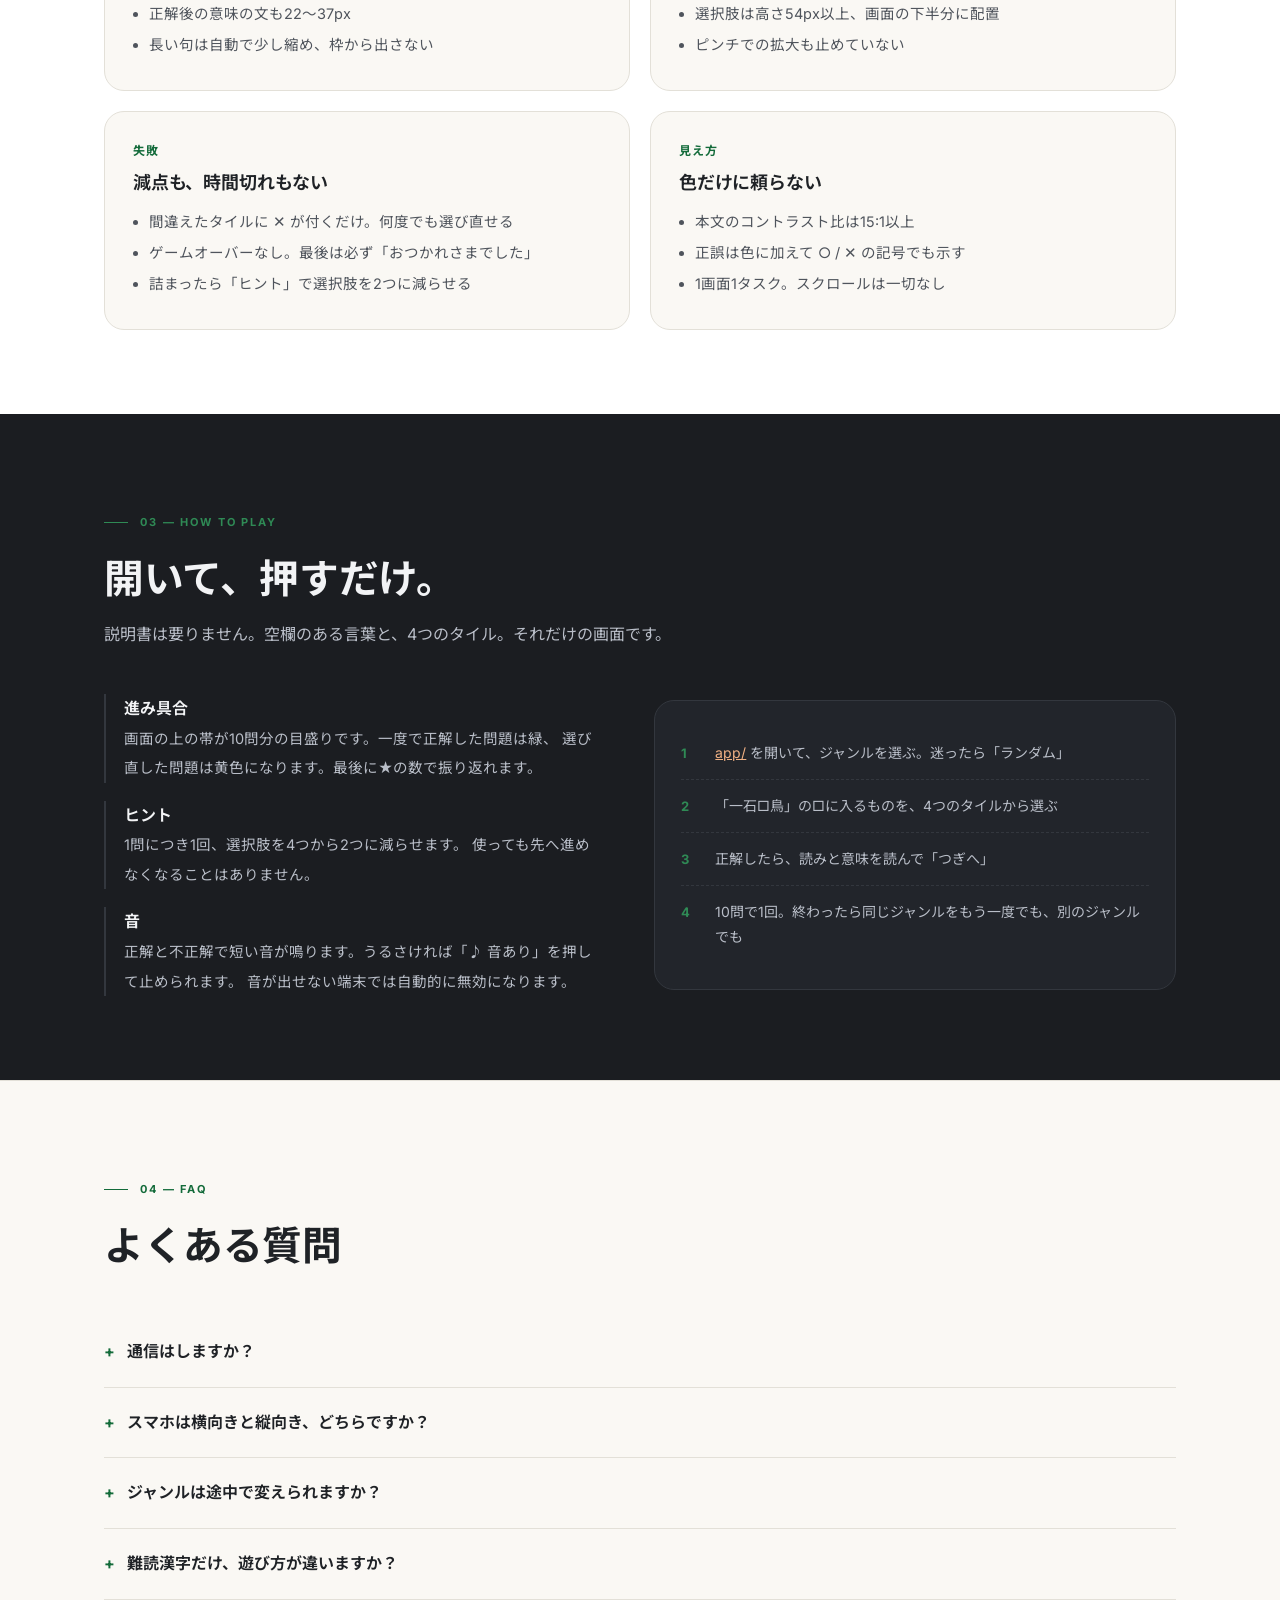
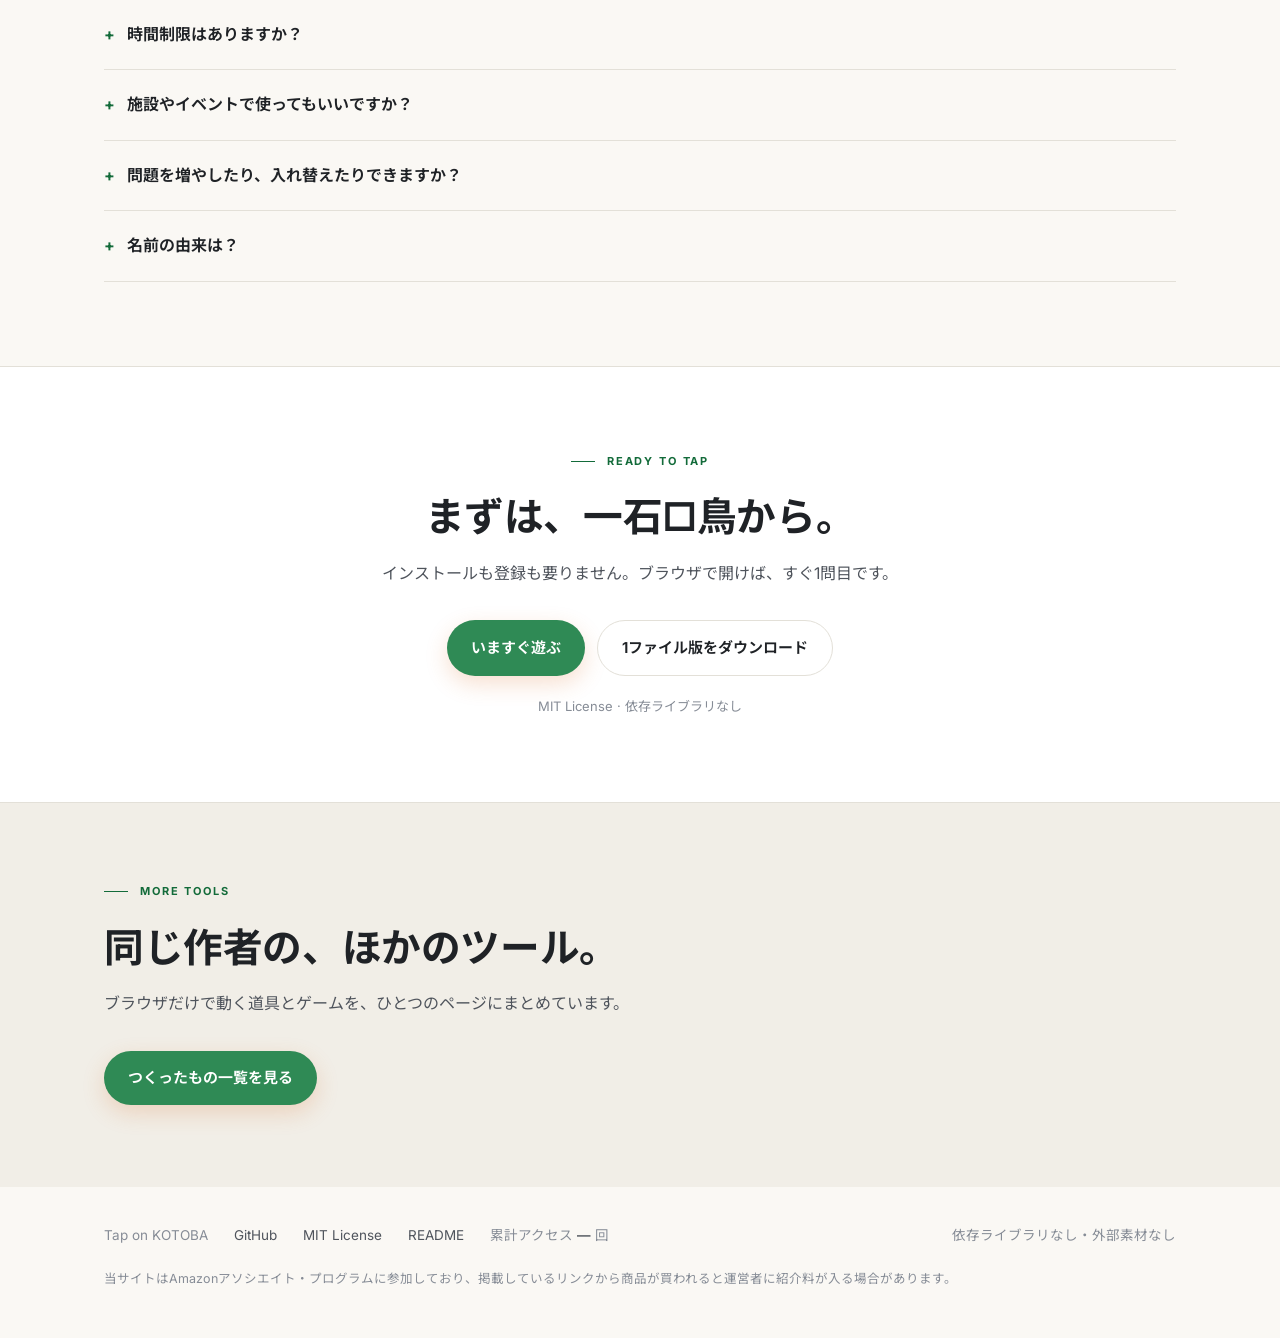
==== commit df29c071: "ことわざ辞典（￥3,300）を 毎日脳活1 に 差し替え 新明解故事ことわざ辞典 第二版（4385139881）は 値が はる ため、 毎日脳活1 30日30種 最新脳ドリル（4866513918）へ" ====
--- a/index.html
+++ b/index.html
@@ -98,11 +98,11 @@
           <p>大きな文字で読みやすい1冊。意味を知ると、同じ四字でも 手ごたえが 変わります。</p>
           <a class="glink" href="https://www.amazon.co.jp/dp/4816338748?tag=redcomet-22" target="_blank" rel="sponsored noopener">Amazonで見る ↗</a>
         </div>
-        <div class="good" data-asin="4385139881">
-          <p class="gcat">辞典</p>
-          <h3>新明解故事ことわざ辞典 第二版</h3>
-          <p>三省堂の定番。「情けは人の為ならず」のように、本来の意味が 誤解されやすい ものを 確かめられます。</p>
-          <a class="glink" href="https://www.amazon.co.jp/dp/4385139881?tag=redcomet-22" target="_blank" rel="sponsored noopener">Amazonで見る ↗</a>
+        <div class="good" data-asin="4866513918">
+          <p class="gcat">脳トレ</p>
+          <h3>毎日脳活1 30日30種 最新脳ドリル</h3>
+          <p>川島隆太監修。漢字・計算・間違いさがしなど 30種を 30日ぶん。日がわりで いろいろ 出てくるので、飽きずに 続けられます。</p>
+          <a class="glink" href="https://www.amazon.co.jp/dp/4866513918?tag=redcomet-22" target="_blank" rel="sponsored noopener">Amazonで見る ↗</a>
         </div>
         <div class="good" data-asin="4781624936">
           <p class="gcat">ドリル</p>
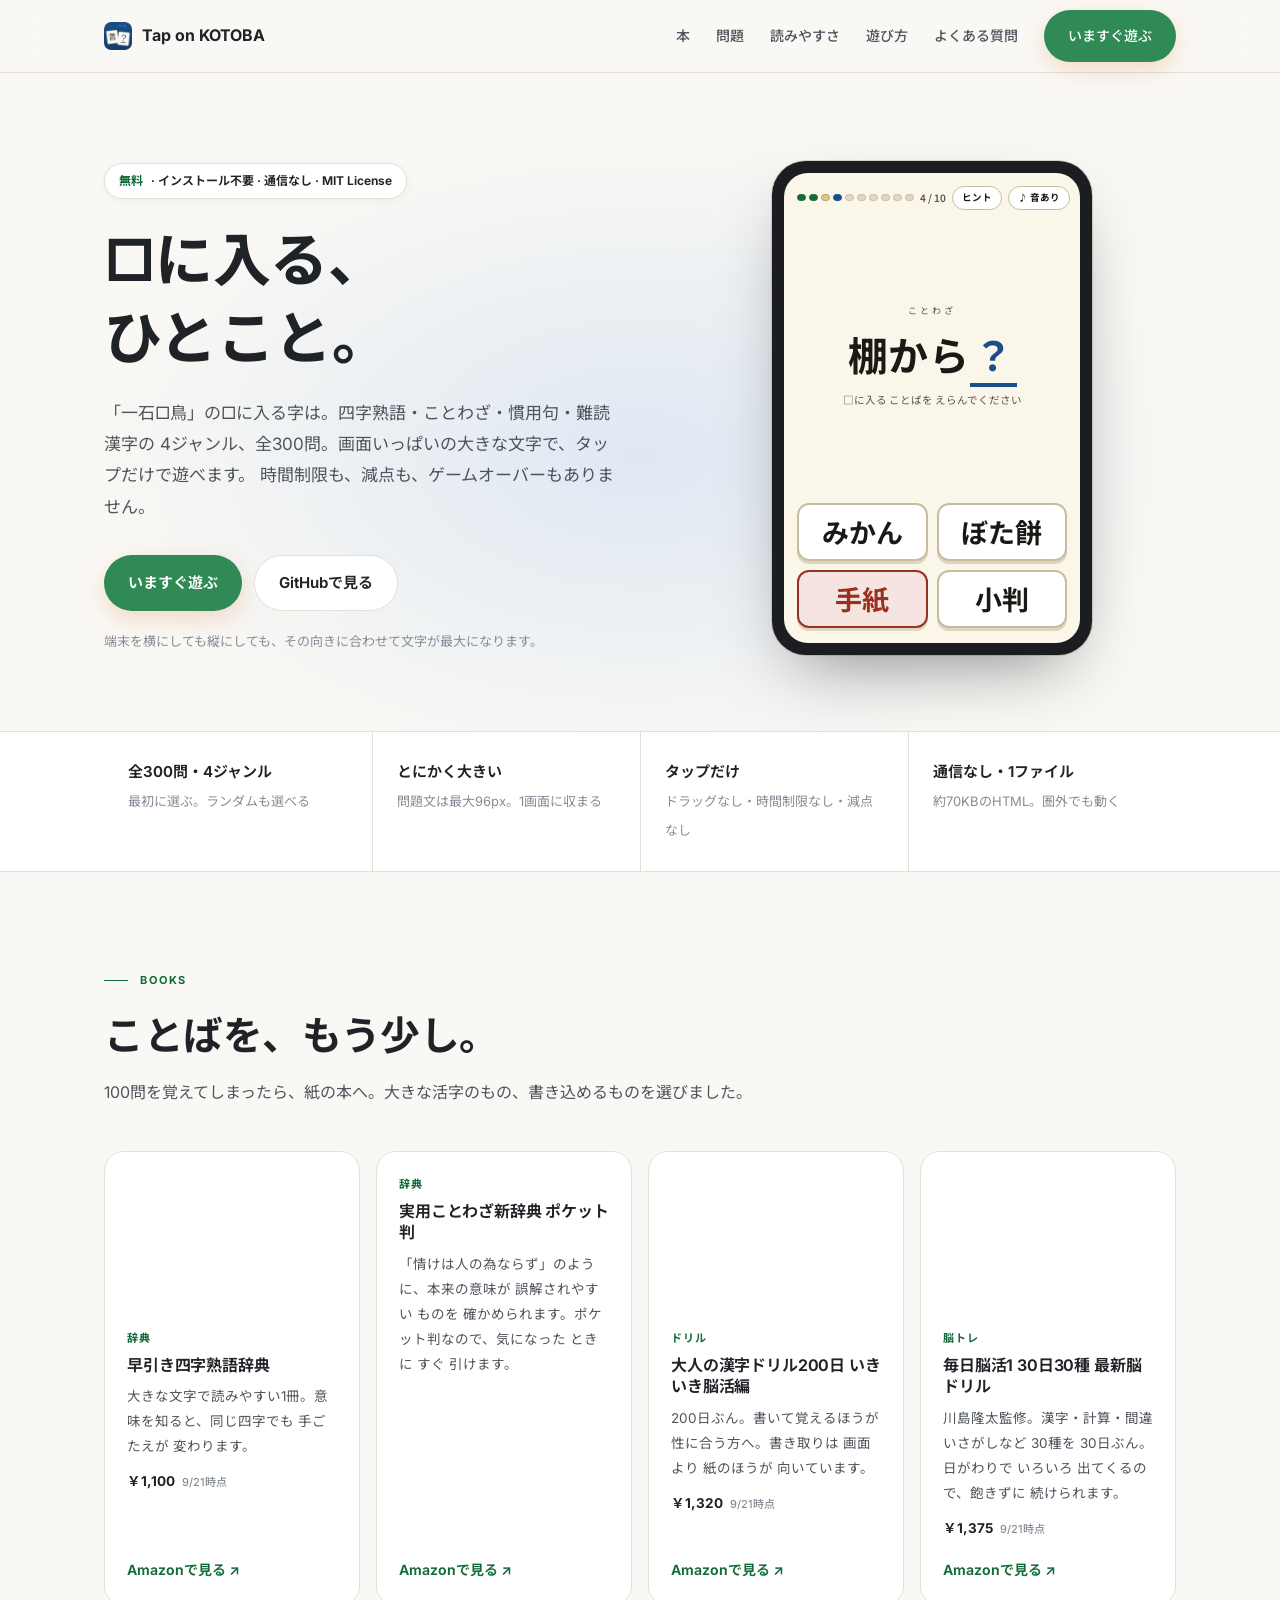
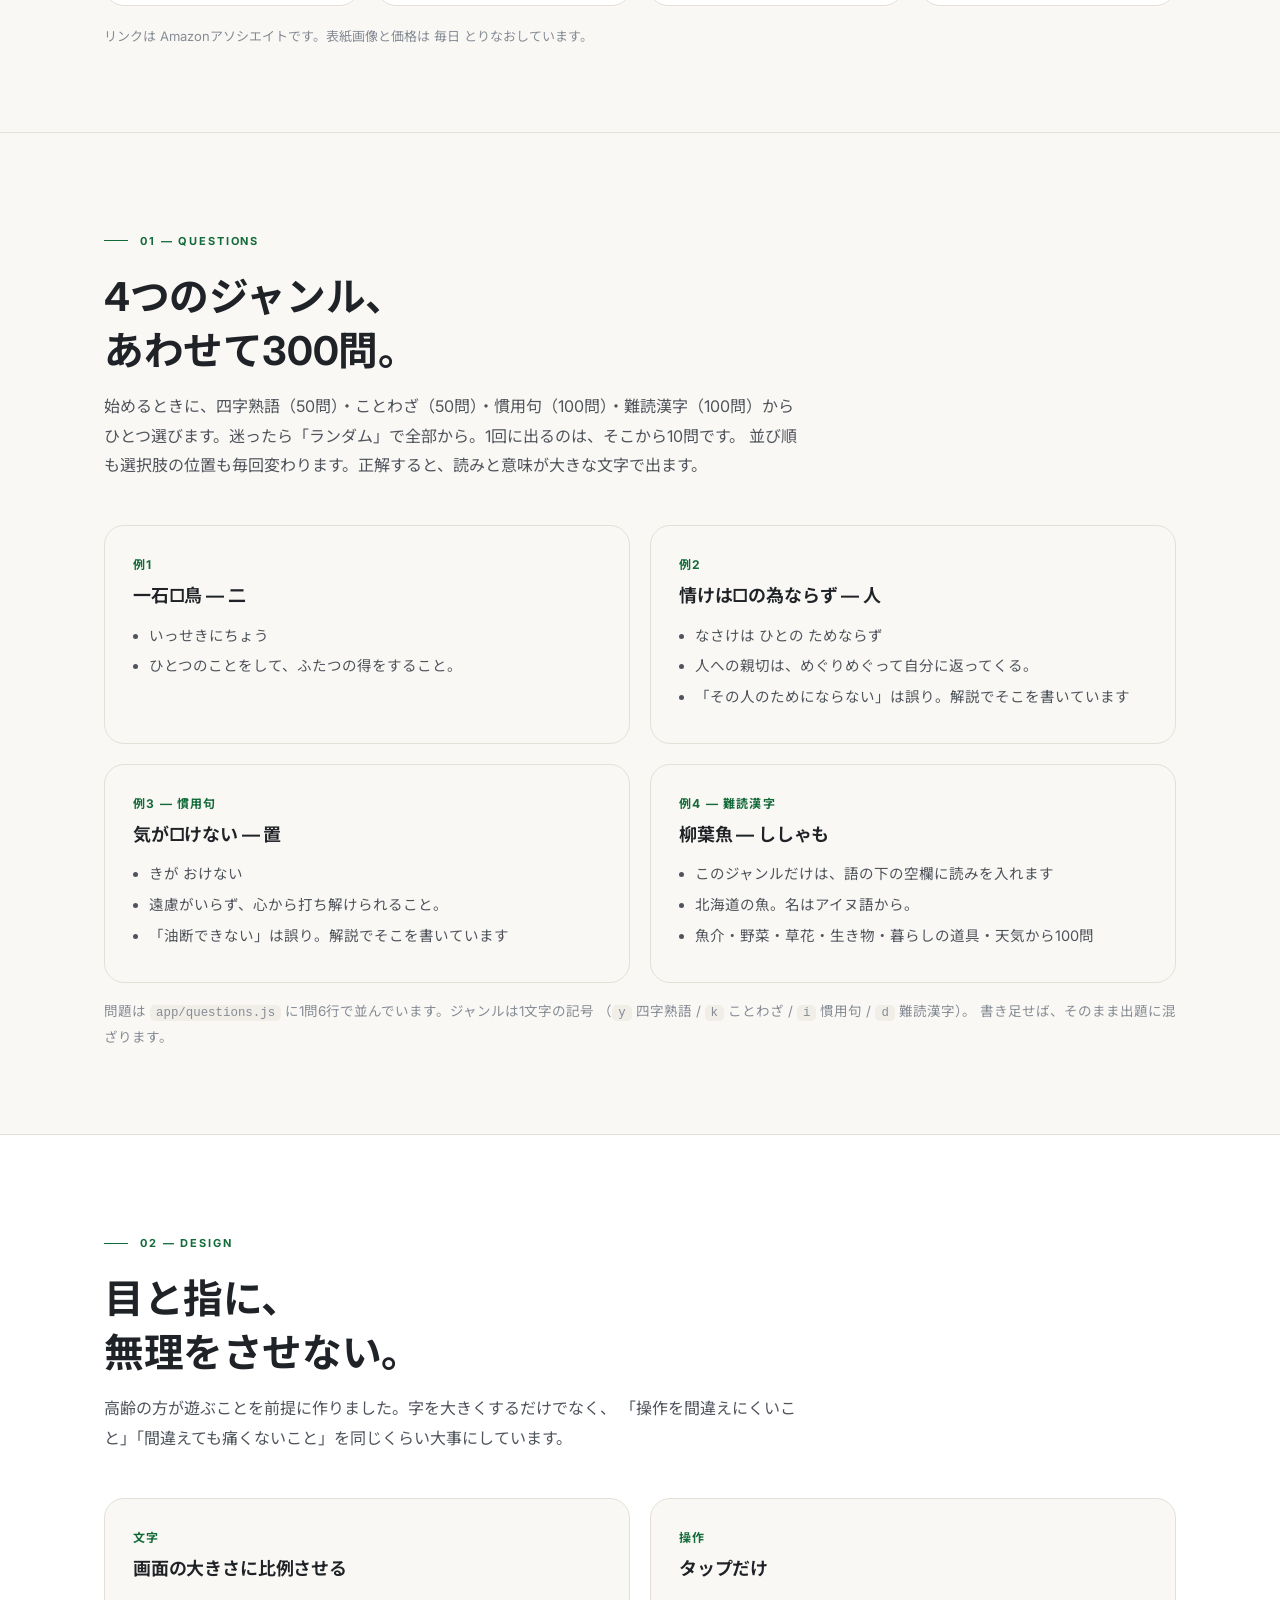
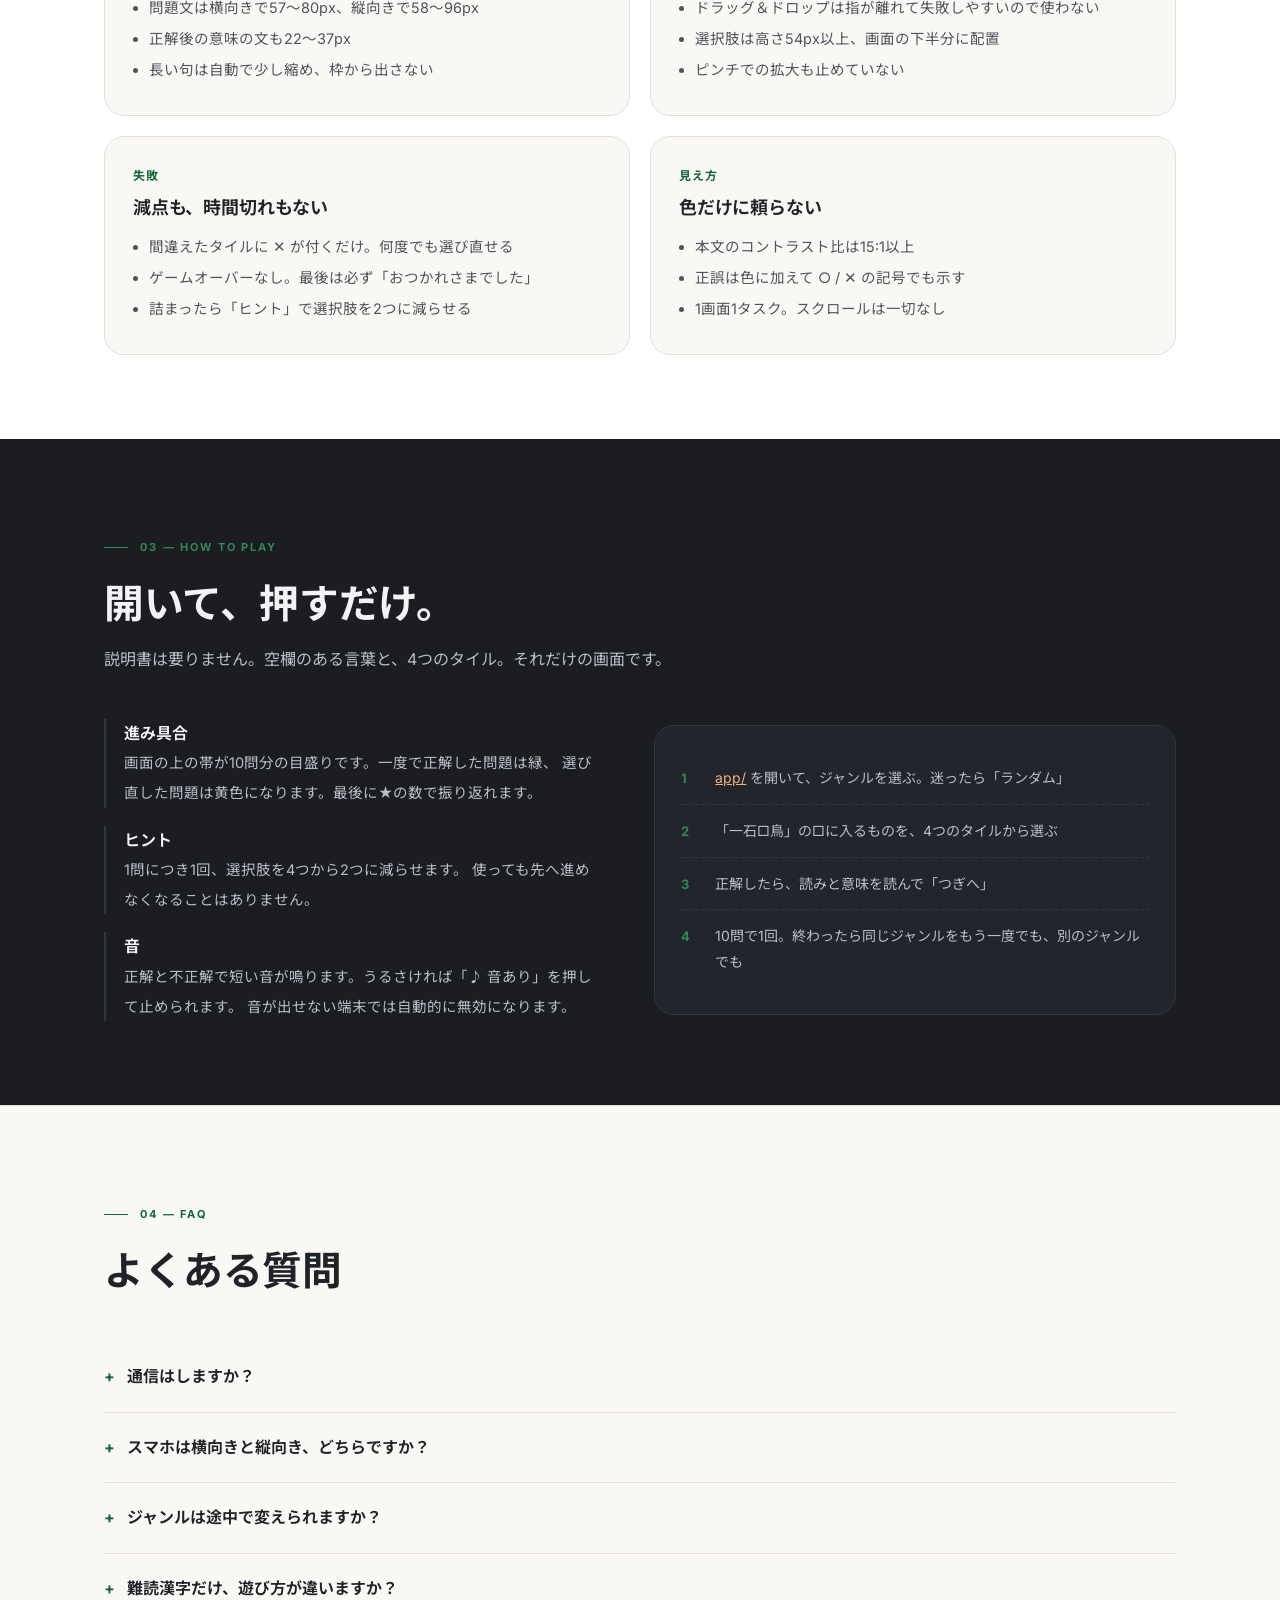
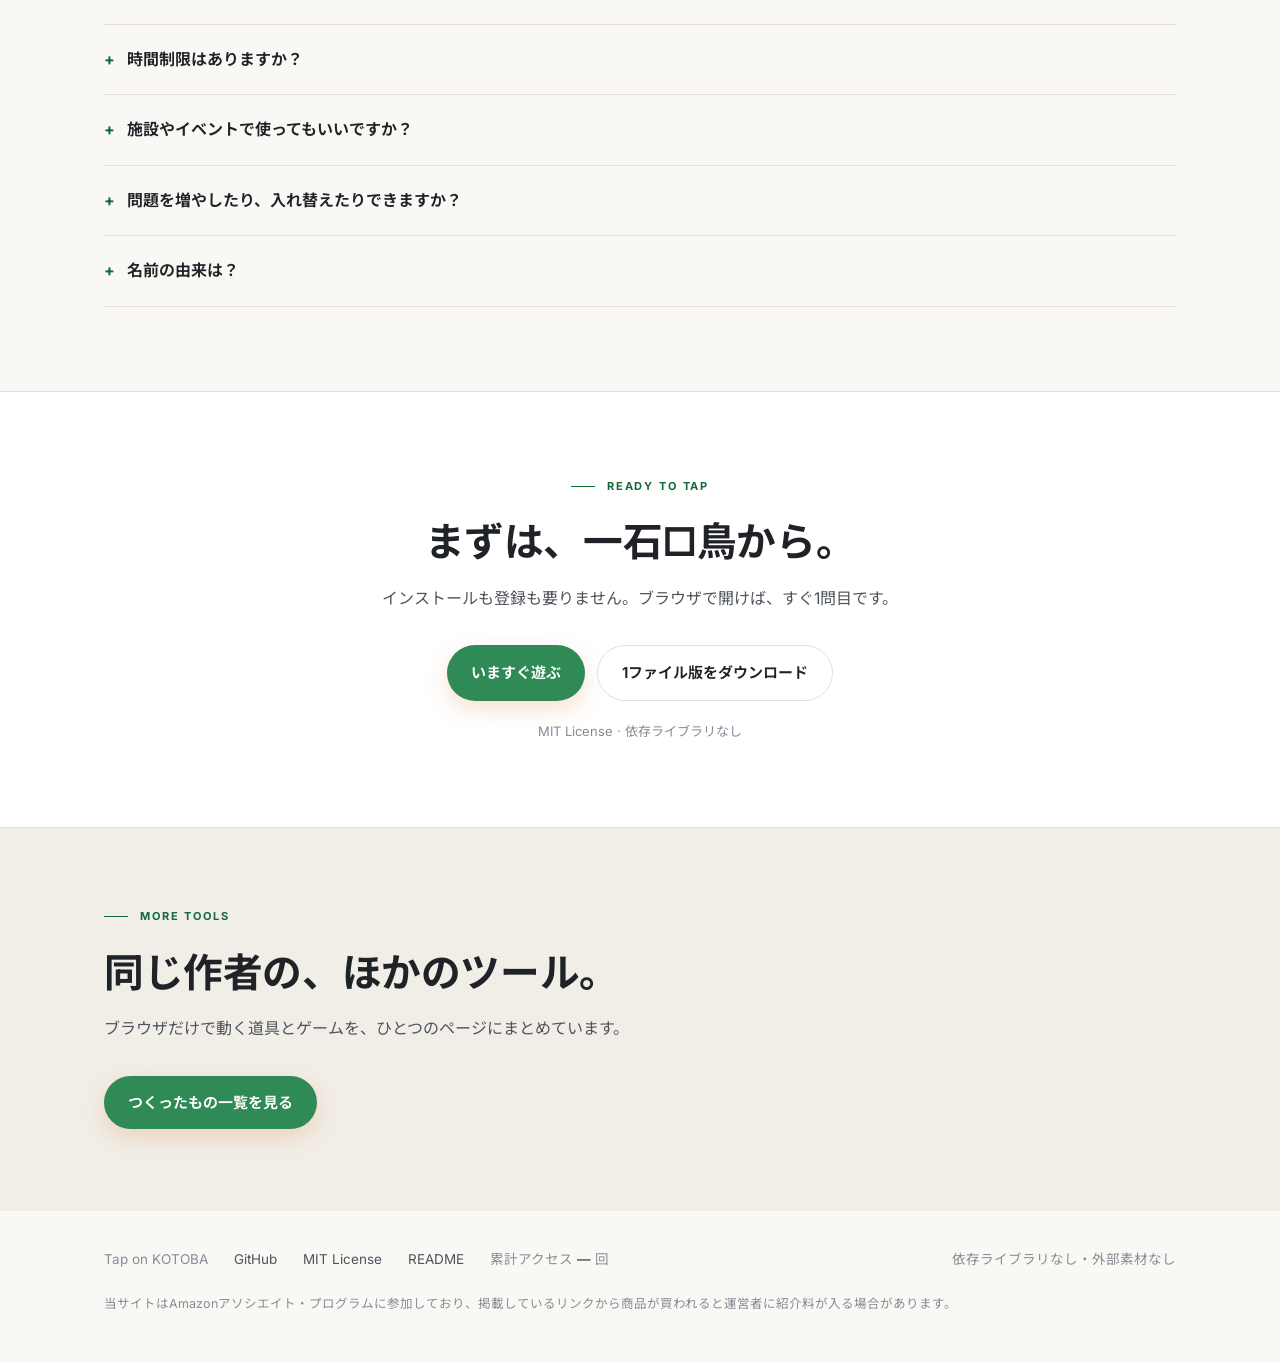
==== commit df4796c9: "坊っちゃん（大活字・￥2,585）を ことわざの 安い本に - 【大活字本】坊っちゃん（4865743618）→ 実用ことわざ新辞典 ポケット判（447117228X・￥880） - ならびを 辞典2" ====
--- a/index.html
+++ b/index.html
@@ -98,23 +98,26 @@
           <p>大きな文字で読みやすい1冊。意味を知ると、同じ四字でも 手ごたえが 変わります。</p>
           <a class="glink" href="https://www.amazon.co.jp/dp/4816338748?tag=redcomet-22" target="_blank" rel="sponsored noopener">Amazonで見る ↗</a>
         </div>
+
+        <div class="good" data-asin="447117228X">
+          <p class="gcat">辞典</p>
+          <h3>実用ことわざ新辞典 ポケット判</h3>
+          <p>「情けは人の為ならず」のように、本来の意味が 誤解されやすい ものを 確かめられます。ポケット判なので、気になった ときに すぐ 引けます。</p>
+          <a class="glink" href="https://www.amazon.co.jp/dp/447117228X?tag=redcomet-22" target="_blank" rel="sponsored noopener">Amazonで見る ↗</a>
+        </div>
+
+        <div class="good" data-asin="4781624936">
+          <p class="gcat">ドリル</p>
+          <h3>大人の漢字ドリル200日 いきいき脳活編</h3>
+          <p>200日ぶん。書いて覚えるほうが 性に合う方へ。書き取りは 画面より 紙のほうが 向いています。</p>
+          <a class="glink" href="https://www.amazon.co.jp/dp/4781624936?tag=redcomet-22" target="_blank" rel="sponsored noopener">Amazonで見る ↗</a>
+        </div>
+
         <div class="good" data-asin="4866513918">
           <p class="gcat">脳トレ</p>
           <h3>毎日脳活1 30日30種 最新脳ドリル</h3>
           <p>川島隆太監修。漢字・計算・間違いさがしなど 30種を 30日ぶん。日がわりで いろいろ 出てくるので、飽きずに 続けられます。</p>
           <a class="glink" href="https://www.amazon.co.jp/dp/4866513918?tag=redcomet-22" target="_blank" rel="sponsored noopener">Amazonで見る ↗</a>
-        </div>
-        <div class="good" data-asin="4781624936">
-          <p class="gcat">ドリル</p>
-          <h3>大人の漢字ドリル200日 いきいき脳活編</h3>
-          <p>200日ぶん。書いて覚えるほうが 性に合う方へ。書き取りは 画面より 紙のほうが 向いています。</p>
-          <a class="glink" href="https://www.amazon.co.jp/dp/4781624936?tag=redcomet-22" target="_blank" rel="sponsored noopener">Amazonで見る ↗</a>
-        </div>
-        <div class="good" data-asin="4865743618">
-          <p class="gcat">大活字</p>
-          <h3>【大活字本】夏目漱石「坊っちゃん」</h3>
-          <p>響林社の大活字本シリーズ。文字が 大きいだけで、読む気力は ずいぶん 違います。</p>
-          <a class="glink" href="https://www.amazon.co.jp/dp/4865743618?tag=redcomet-22" target="_blank" rel="sponsored noopener">Amazonで見る ↗</a>
         </div>
       </div>
       <p class="goods-note">リンクは Amazonアソシエイトです。表紙画像と価格は 毎日 とりなおしています。</p>
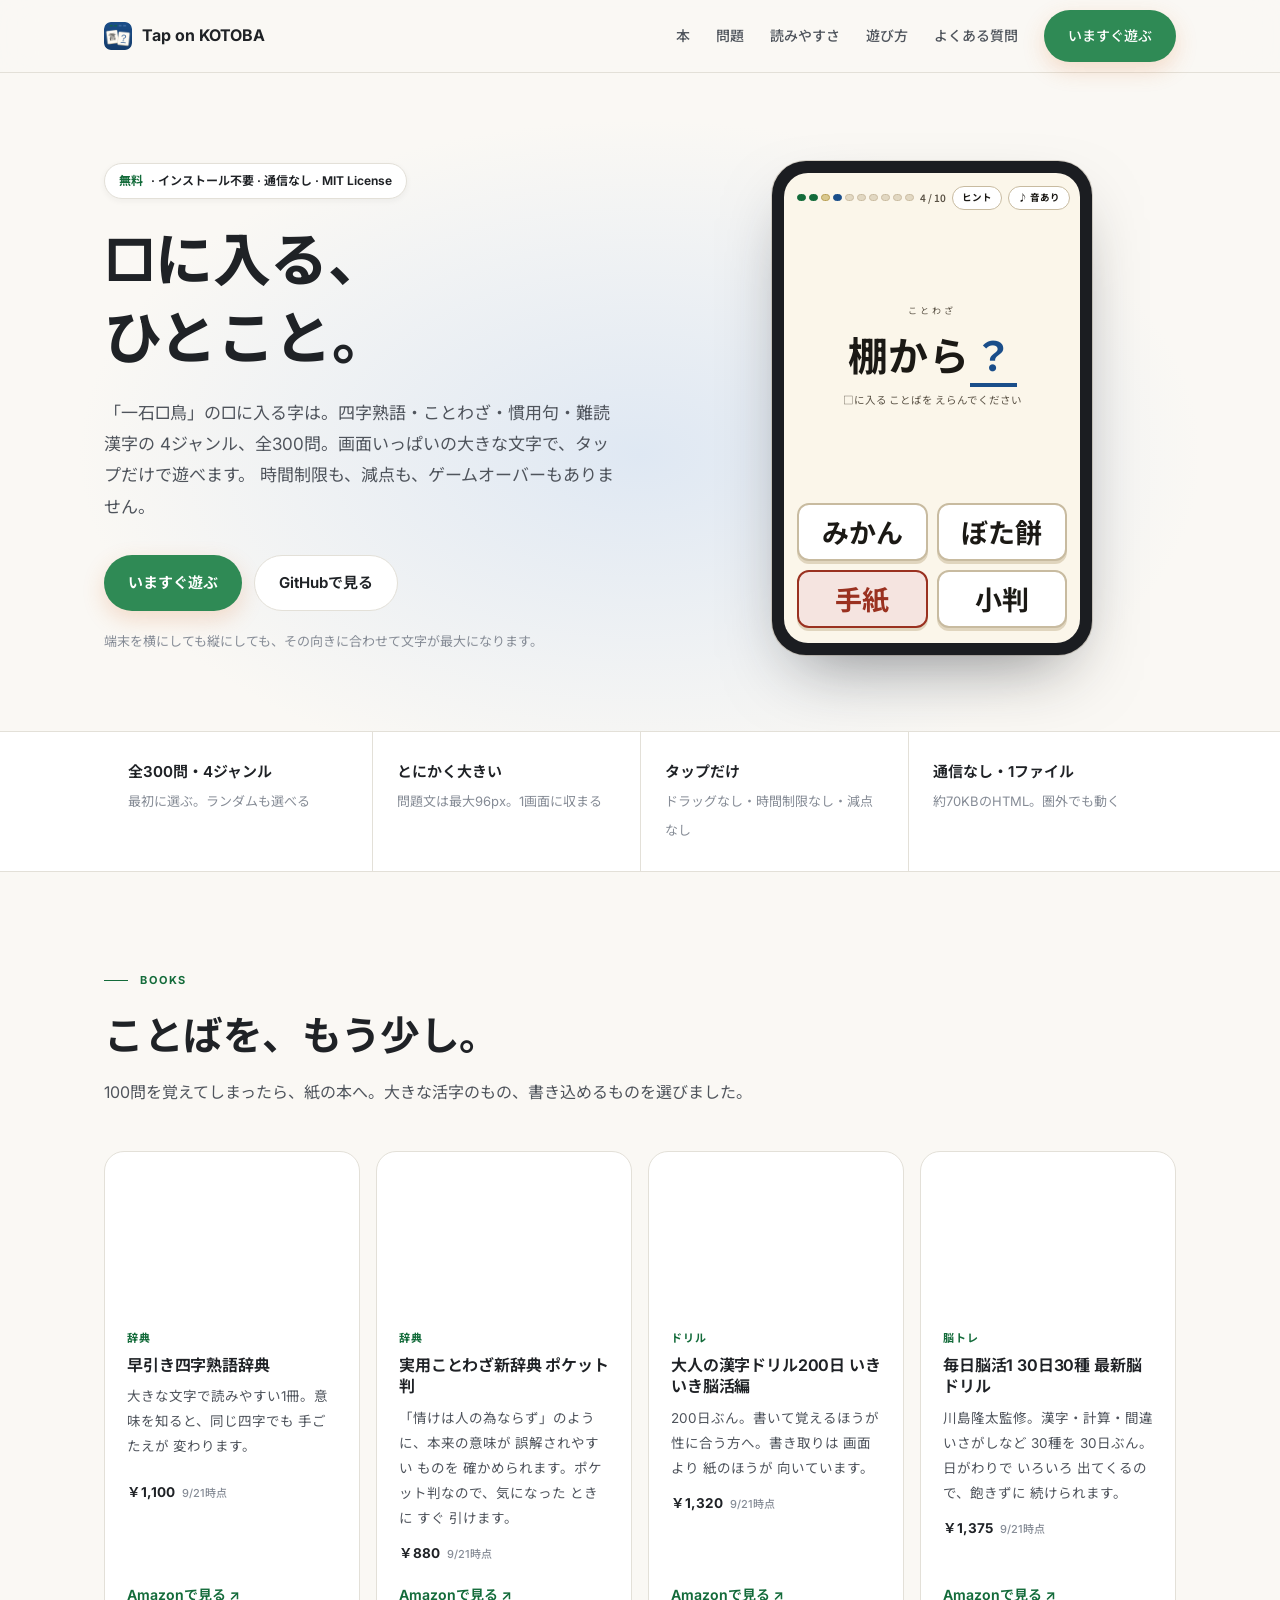
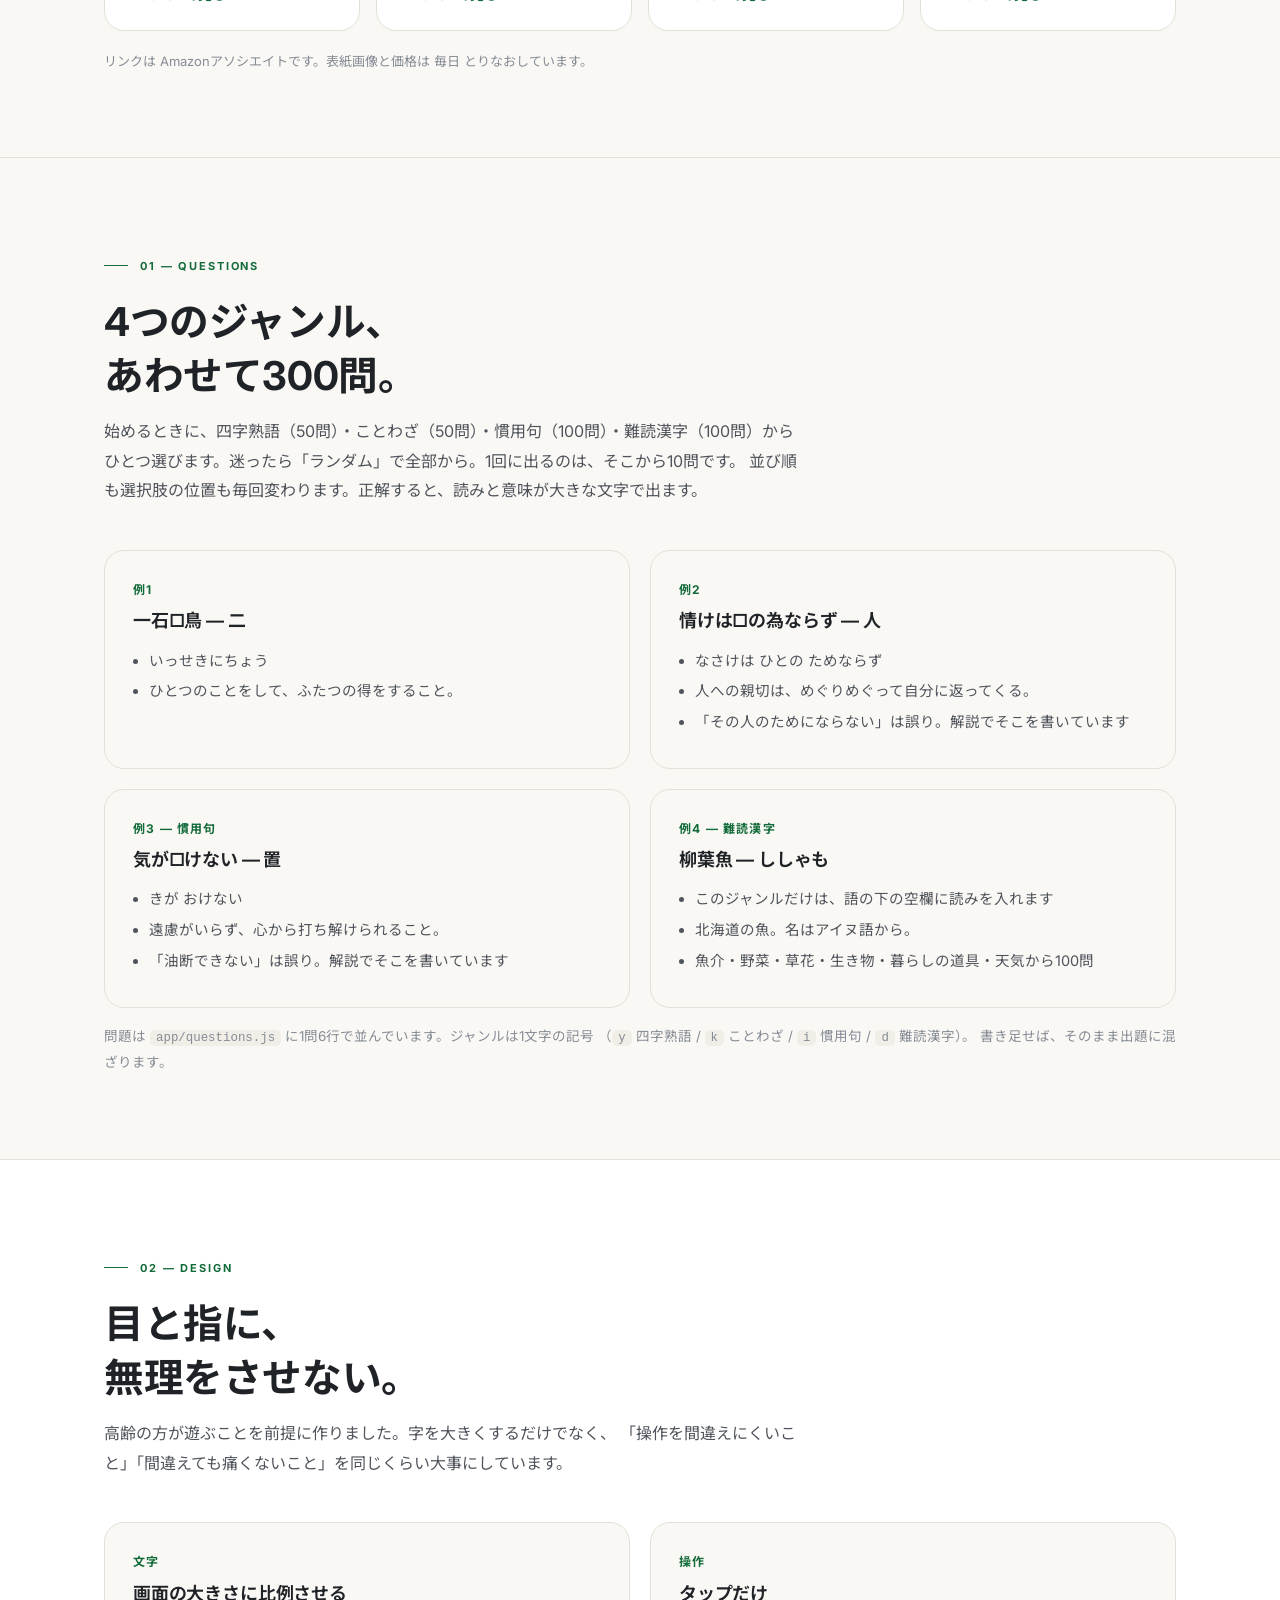
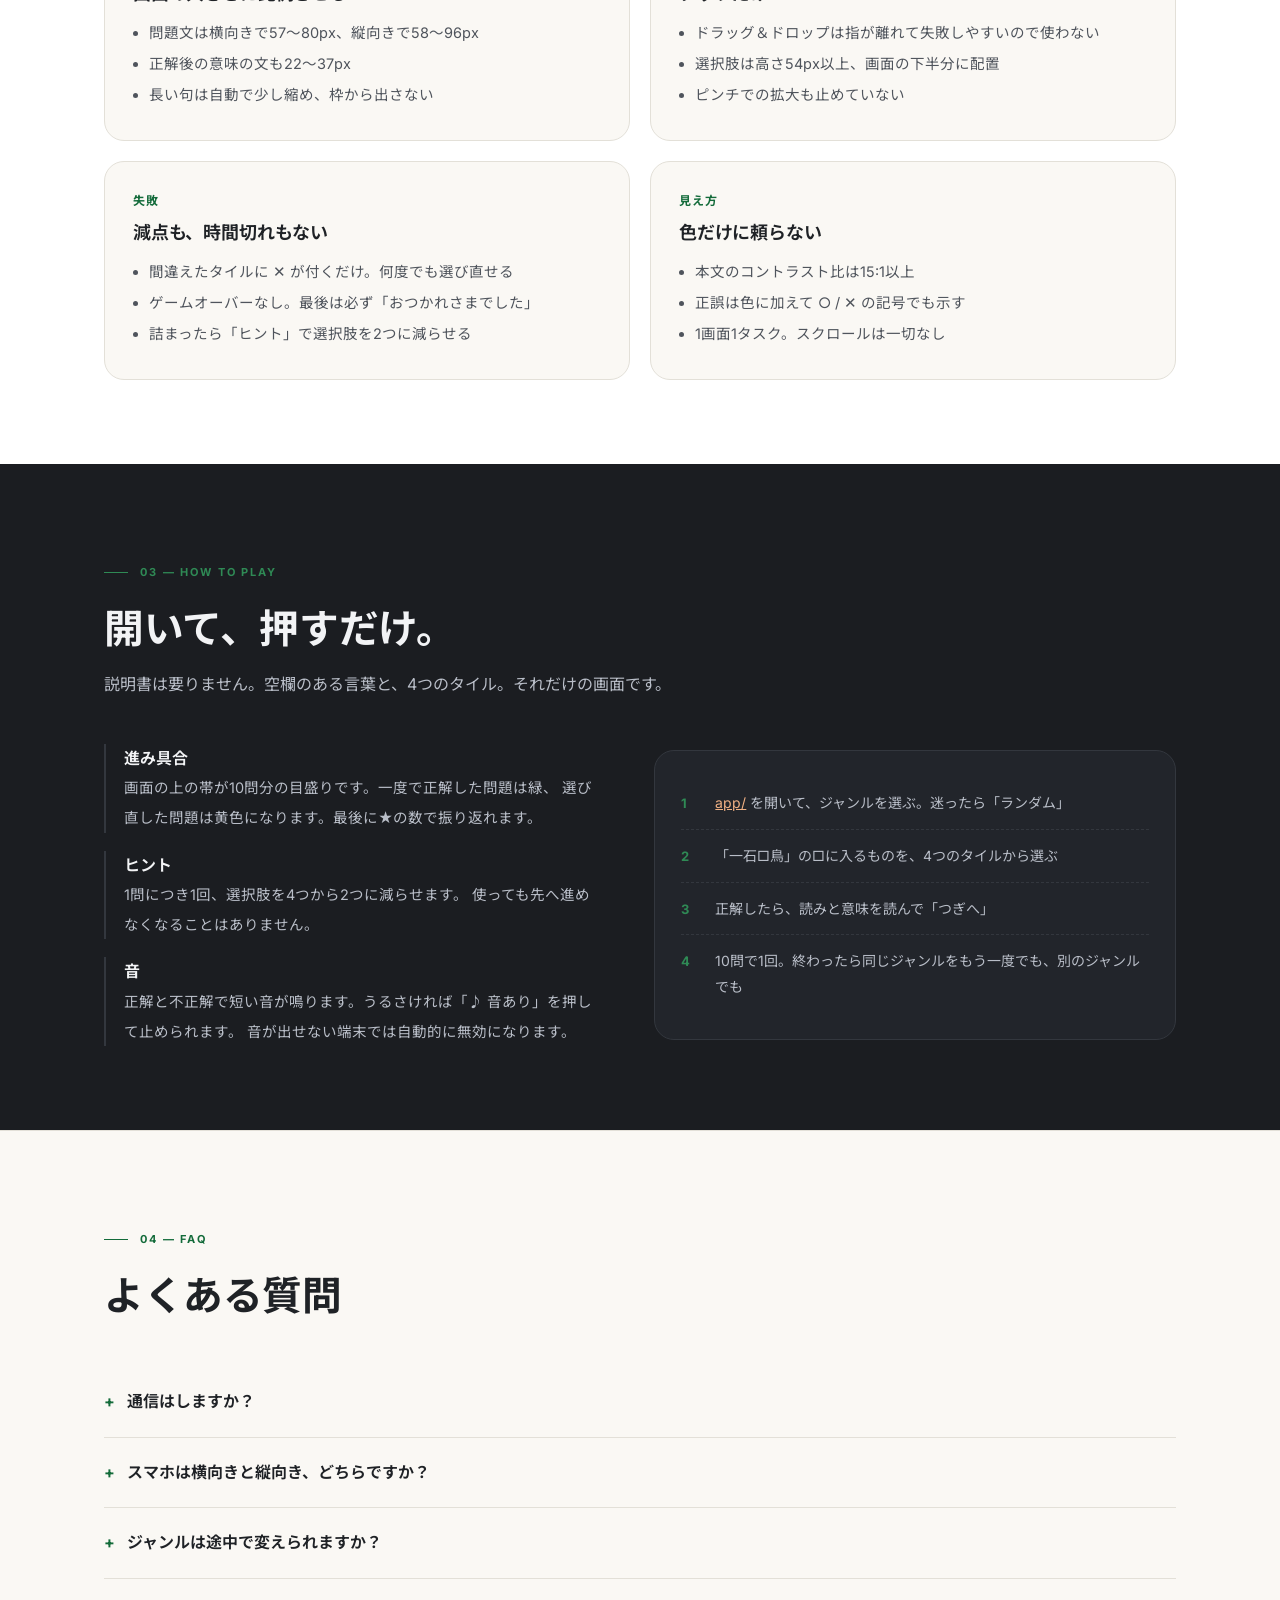
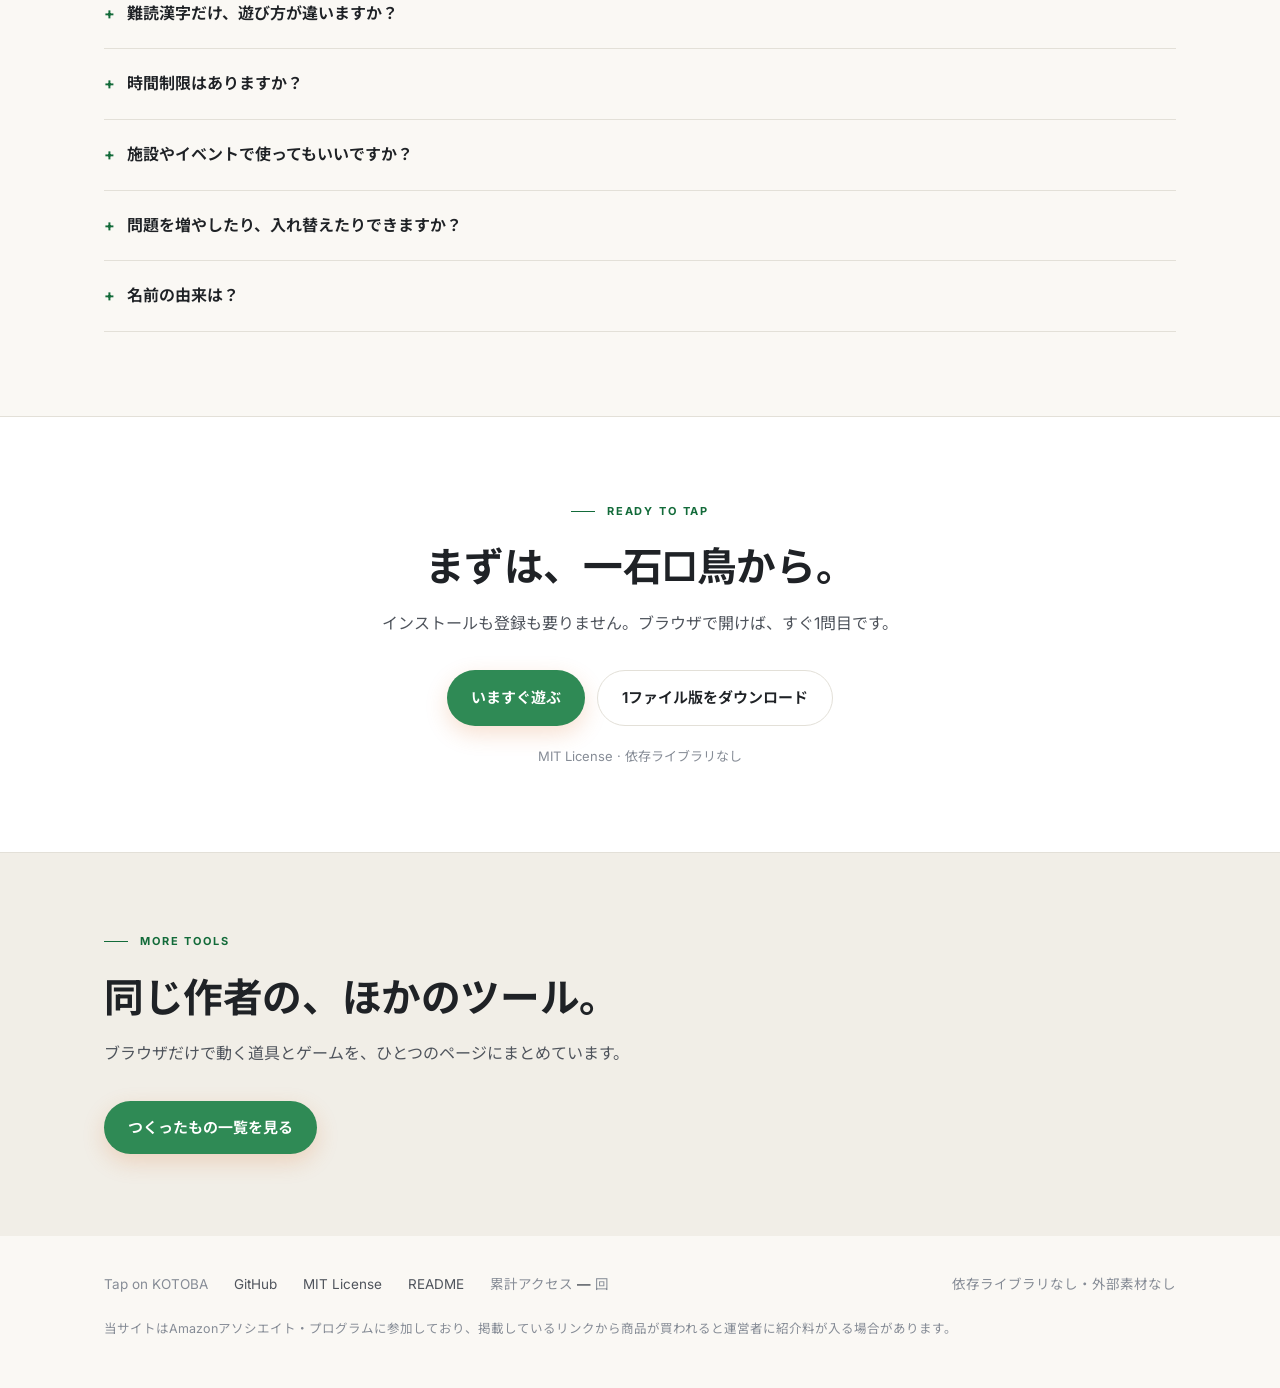
==== commit c3d43f8e: "検索エンジン向けに sitemap / canonical / 構造化データを 足す ・sitemap.xml … 紹介ページと /app/ の 2本 ・rel="canonical" … 同じ ペー" ====
--- a/index.html
+++ b/index.html
@@ -4,7 +4,8 @@
 <meta charset="utf-8">
 <meta name="viewport" content="width=device-width,initial-scale=1">
 <title>Tap on KOTOBA｜大きな文字で遊ぶ、四字熟語・ことわざの穴うめパズル</title>
-<meta name="description" content="インストール不要・通信なし・1ファイルで動く、日本語のことばパズル。四字熟語・ことわざ・慣用句・難読漢字の4ジャンル、全300問。タップだけで遊べて、時間制限も減点もなし。横向き・縦向きのどちらでも、画面いっぱいの大きな文字で表示します。">
+<meta name="description" content="インストール不要・通信なし・1ファイルで動く、日本語のことばパズル。四字熟語・ことわざ・慣用句・難読漢字のクイズを4ジャンル、全300問。タップだけで遊べて、時間制限も減点もなし。横向き・縦向きのどちらでも、画面いっぱいの大きな文字で表示します。">
+<link rel="canonical" href="https://pikaring.github.io/tap-on-kotoba/">
 <meta property="og:title" content="Tap on KOTOBA">
 <meta property="og:description" content="□に入る、ひとこと。大きな文字とタップだけで遊ぶ、ことばのパズル。四字熟語・ことわざ・慣用句・難読漢字の全300問、時間制限なし。">
 <meta property="og:type" content="website">
@@ -21,6 +22,32 @@
 <link rel="preconnect" href="https://fonts.gstatic.com" crossorigin>
 <link href="https://fonts.googleapis.com/css2?family=Inter:wght@400;500;600;650;700;750&family=Noto+Sans+JP:wght@400;500;600;700&family=Noto+Serif+JP:wght@700&display=swap" rel="stylesheet">
 <link rel="stylesheet" href="assets/site.css">
+<script type="application/ld+json">
+{
+  "@context": "https://schema.org",
+  "@type": "WebApplication",
+  "name": "Tap on KOTOBA",
+  "url": "https://pikaring.github.io/tap-on-kotoba/",
+  "description": "インストール不要・通信なし・1ファイルで動く、日本語のことばパズル。四字熟語・ことわざ・慣用句・難読漢字のクイズを4ジャンル、全300問。タップだけで遊べて、時間制限も減点もなし。横向き・縦向きのどちらでも、画面いっぱいの大きな文字で表示します。",
+  "applicationCategory": "GameApplication",
+  "operatingSystem": "すべて（ウェブブラウザ）",
+  "inLanguage": "ja",
+  "isAccessibleForFree": true,
+  "offers": {
+    "@type": "Offer",
+    "price": "0",
+    "priceCurrency": "JPY"
+  },
+  "license": "https://opensource.org/licenses/MIT",
+  "author": {
+    "@type": "Person",
+    "name": "pikaring",
+    "url": "https://pikaring.github.io/portal/"
+  },
+  "browserRequirements": "JavaScript が 動く ブラウザ",
+  "screenshot": "https://pikaring.github.io/tap-on-kotoba/assets/og.png"
+}
+</script>
 </head>
 <body>
 
